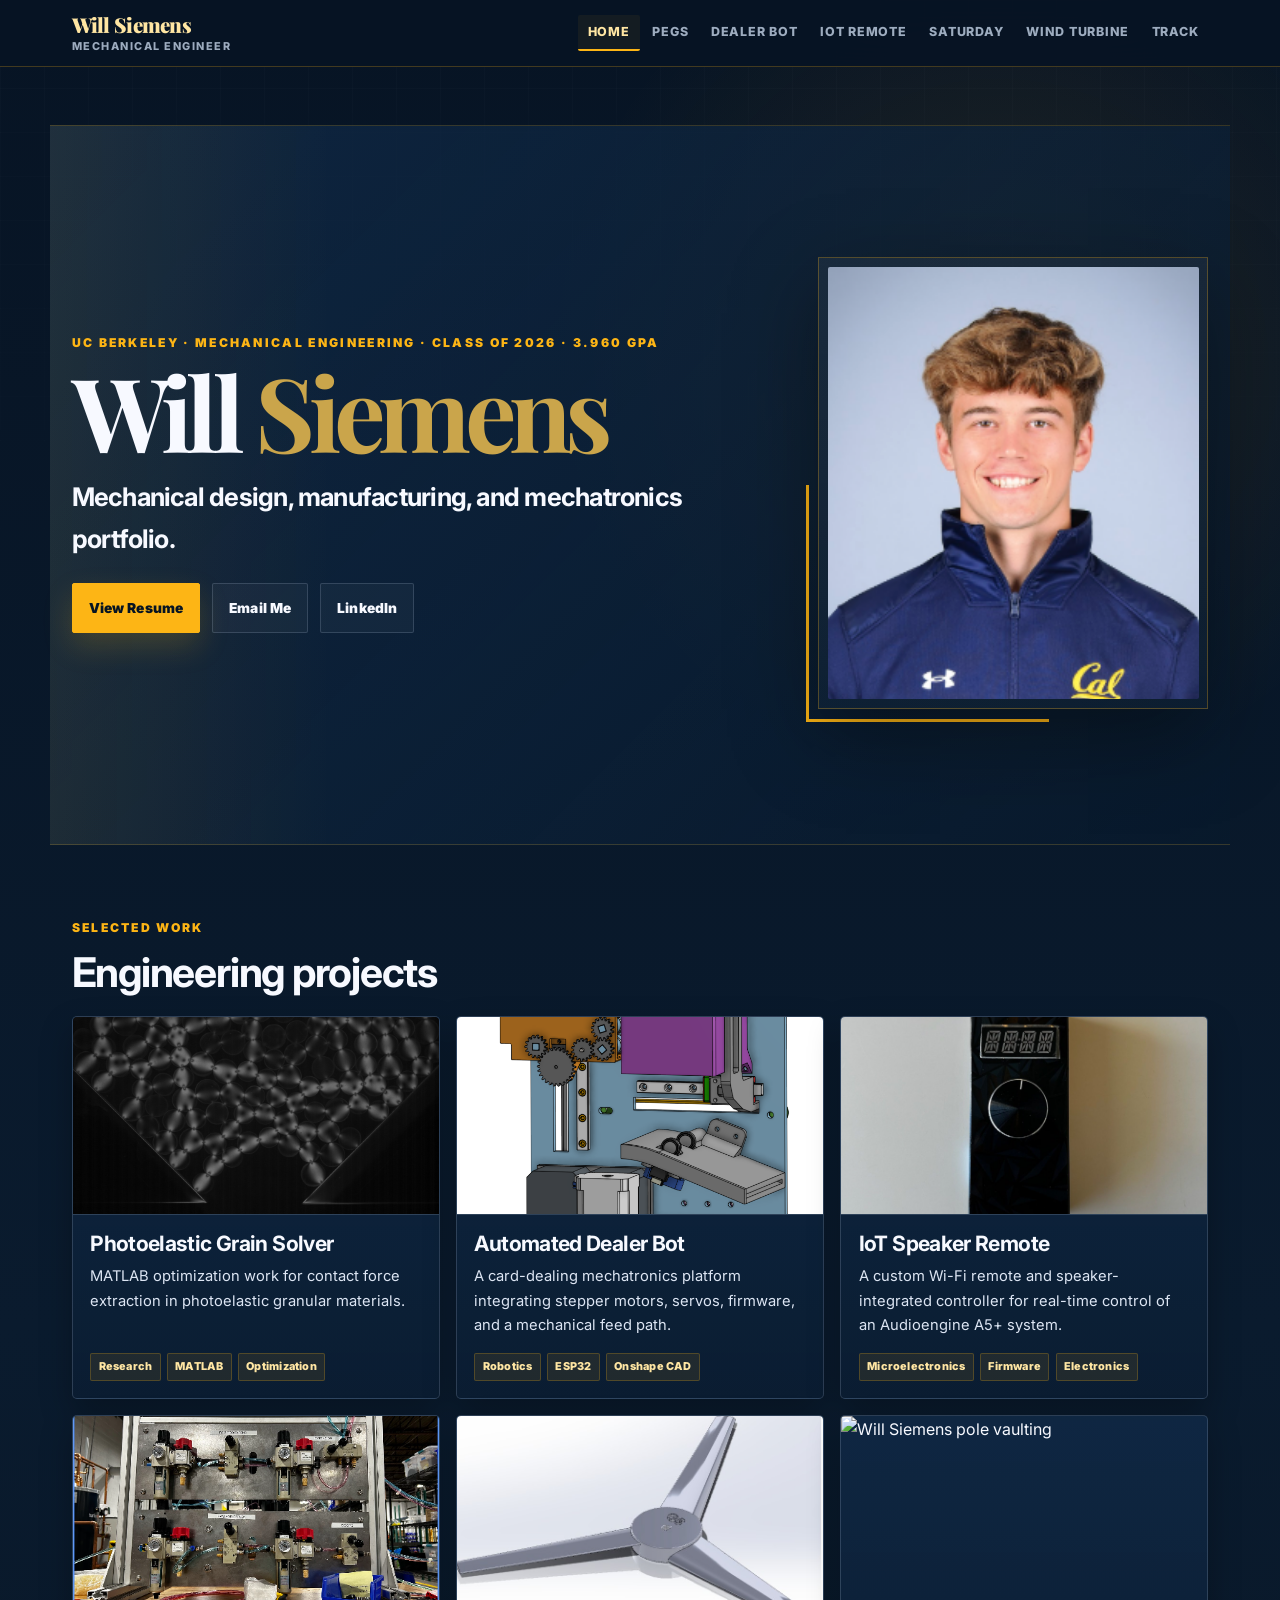
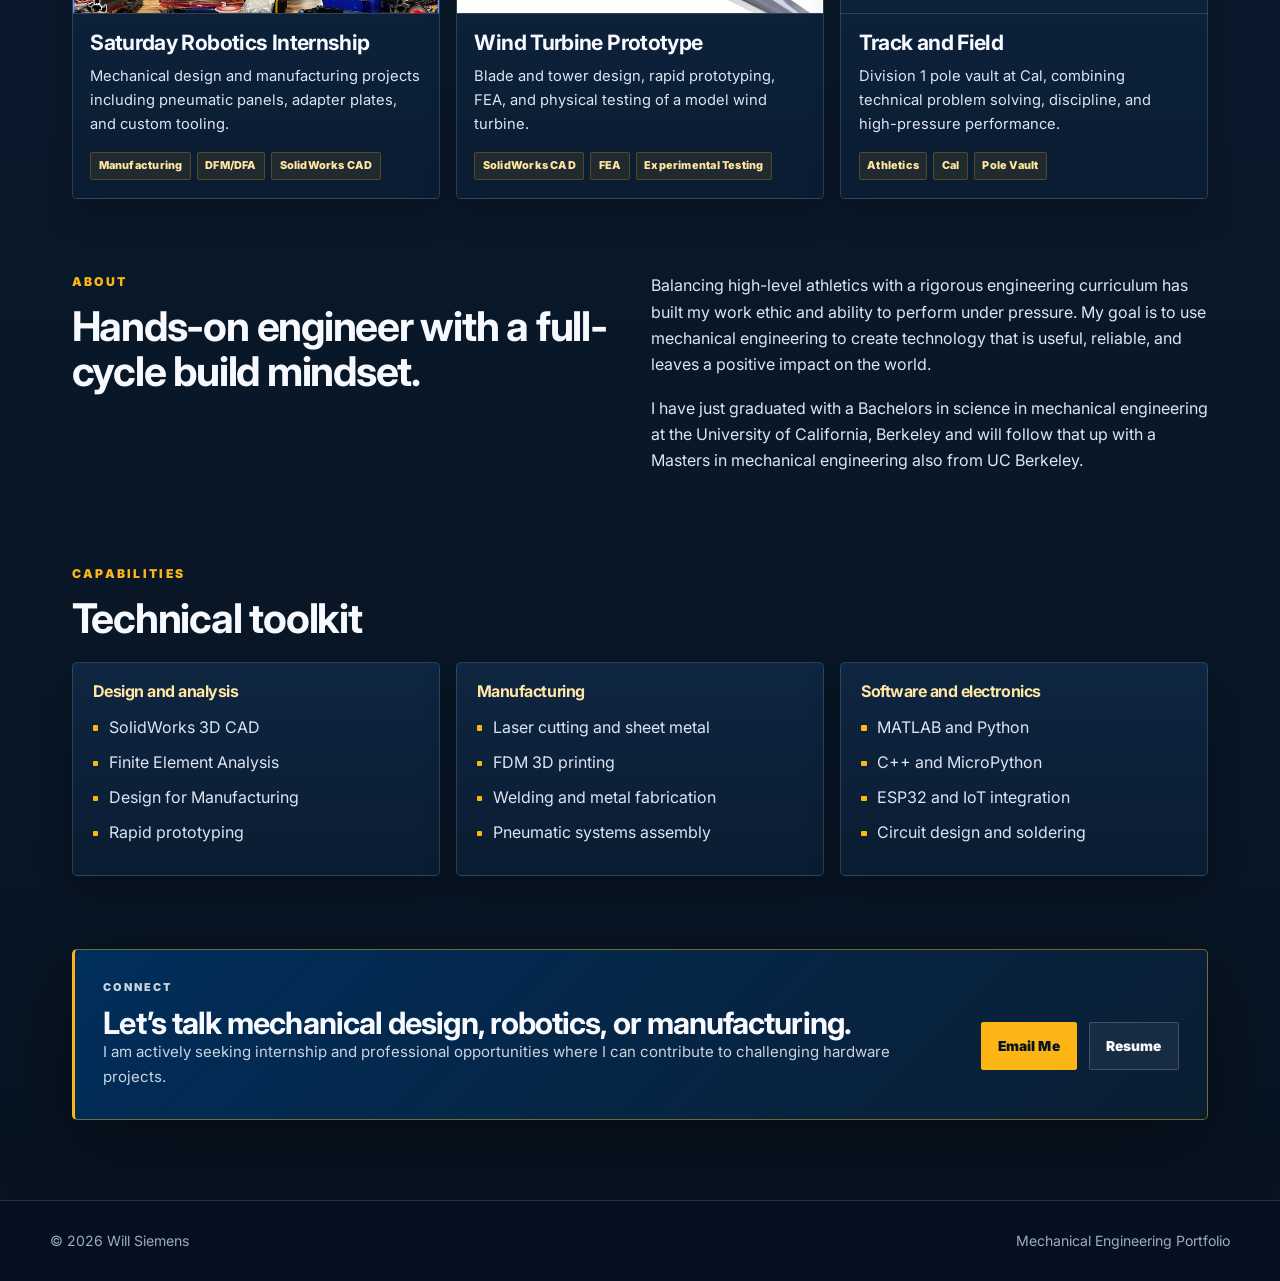
==== index.html @ 10b11d62 "Update index.html" ====
<!DOCTYPE html>
<html lang="en">
<head>
    <meta name="google-site-verification" content="UfdtEqzu0ASBTh023_EygdExWLab47RvDRDFBoRBcy4" />
    <meta charset="UTF-8">
    <meta name="viewport" content="width=device-width, initial-scale=1.0">
    <title>Will Siemens | Mechanical Engineering Portfolio</title>
    <meta name="description" content="Mechanical engineering portfolio of Will Siemens, UC Berkeley class of 2026. Projects in mechanical design, robotics, manufacturing, FEA, and embedded systems.">
    <link rel="canonical" href="https://willsiemens.github.io/" />
    <link rel="preconnect" href="https://fonts.googleapis.com">
    <link rel="preconnect" href="https://fonts.gstatic.com" crossorigin>
    <link href="https://fonts.googleapis.com/css2?family=Inter:wght@400;500;600;700;800;900&family=Playfair+Display:wght@700;800;900&display=swap" rel="stylesheet">
    <link rel="stylesheet" href="style.css">
    <script src="script.js" defer></script>

    <style>
        /* Index-only hero fixes */
        .home-hero.home-hero-split {
            display: grid !important;
            grid-template-columns: minmax(0, 720px) minmax(280px, 390px) !important;
            gap: clamp(2rem, 6vw, 5rem);
            align-items: center;
            justify-content: space-between;
        }

        .home-hero-split .home-copy {
            max-width: 720px;
        }

        .home-hero-split .home-title {
            font-size: clamp(4rem, 8vw, 7.1rem);
            line-height: 0.9;
            letter-spacing: -0.065em;
            margin-bottom: 1.15rem;
            max-width: 780px;
        }

        .home-hero-split .home-title span {
            display: inline !important;
        }

        .home-hero-split .home-title .name-gold {
            color: var(--gold-deep);
        }

        .home-hero-split .lede {
            max-width: 690px;
        }

        .home-hero-split .home-portrait {
            justify-self: end;
            width: min(100%, 390px);
        }

        .home-hero-split .portrait-frame {
            padding: 0.55rem;
        }

        .home-hero-split .portrait-frame img {
            width: 100%;
            height: clamp(360px, 48vh, 500px);
            object-fit: cover;
            object-position: center 16%;
            display: block;
        }

        .compact-contact {
            padding: clamp(1.15rem, 2.5vw, 1.8rem);
        }

        .compact-contact h2 {
            font-size: clamp(1.35rem, 2.4vw, 2rem);
            line-height: 1.12;
            max-width: 760px;
        }

        .compact-contact p {
            font-size: 0.94rem;
            line-height: 1.65;
        }

        .compact-contact .eyebrow {
            font-size: 0.68rem;
            margin-bottom: 0.55rem;
        }

        .compact-contact .btn {
            font-size: 0.86rem;
            padding: 0.72rem 1rem;
        }

        @media (max-width: 1020px) {
            .home-hero.home-hero-split {
                grid-template-columns: 1fr !important;
            }

            .home-hero-split .home-portrait {
                justify-self: start;
                width: min(100%, 360px);
            }

            .home-hero-split .portrait-frame img {
                height: auto;
                aspect-ratio: 4 / 5;
            }
        }

        @media (max-width: 700px) {
            .home-hero-split .home-title {
                font-size: clamp(3.2rem, 17vw, 5.2rem);
            }

            .home-hero-split .home-portrait {
                width: min(100%, 320px);
            }
        }
    </style>
</head>
<body>
    <header class="site-header">
        <nav class="nav-shell" aria-label="Primary navigation">
            <a class="brand" href="index.html">
                <span class="brand-name">Will Siemens</span>
                <span class="brand-tagline">Mechanical Engineer</span>
            </a>
            <ul class="nav-links">
                <li><a class="active" href="index.html" aria-current="page">Home</a></li>
                <li><a href="pegs.html">PeGS</a></li>
                <li><a href="dealer-bot.html">Dealer Bot</a></li>
                <li><a href="iot-remote.html">IoT Remote</a></li>
                <li><a href="saturday-projects.html">Saturday</a></li>
                <li><a href="wind-turbine.html">Wind Turbine</a></li>
                <li><a href="track.html">Track</a></li>
            </ul>
        </nav>
    </header>

    <main class="page-shell">
        <section class="home-hero home-hero-split">
            <div class="home-copy">
                <p class="eyebrow">UC Berkeley · Mechanical Engineering · Class of 2026 · 3.960 GPA</p>
                <h1 class="home-title">Will <span class="name-gold">Siemens</span></h1>
                <p class="home-subtitle">Mechanical design, manufacturing, and mechatronics portfolio.</p>
                <div class="button-row">
                    <a class="btn btn-primary" href="resume.pdf" target="_blank" rel="noopener">View Resume</a>
                    <a class="btn btn-secondary" href="mailto:w.siemens04@gmail.com">Email Me</a>
                    <a class="btn btn-secondary" href="https://www.linkedin.com/in/will-siemens" target="_blank" rel="noopener">LinkedIn</a>
                </div>
            </div>

            <div class="home-portrait" aria-label="Portrait of Will Siemens">
                <div class="portrait-frame">
                    <img src="photos/Screenshot 2026-03-20 132517.png" alt="Will Siemens headshot">
                </div>
            </div>
        </section>

        <section class="section">
            <div class="section-header">
                <div>
                    <p class="eyebrow">Selected work</p>
                    <h2>Engineering projects</h2>
                </div>
            </div>
            <div class="project-grid">
                <a class="project-card" href="pegs.html">
                    <img src="photos/hopper1-1024x640.png" alt="Photoelastic granular materials project preview">
                    <div class="project-card-body">
                        <h3>Photoelastic Grain Solver</h3>
                        <p>MATLAB optimization work for contact force extraction in photoelastic granular materials.</p>
                        <div class="tag-row"><span class="tag">Research</span><span class="tag">MATLAB</span><span class="tag">Optimization</span></div>
                    </div>
                </a>
                <a class="project-card" href="dealer-bot.html">
                    <img src="photos/Screenshot 2026-03-20 115500.png" alt="Dealer bot project preview">
                    <div class="project-card-body">
                        <h3>Automated Dealer Bot</h3>
                        <p>A card-dealing mechatronics platform integrating stepper motors, servos, firmware, and a mechanical feed path.</p>
                        <div class="tag-row"><span class="tag">Robotics</span><span class="tag">ESP32</span><span class="tag">Onshape CAD</span></div>
                    </div>
                </a>
                <a class="project-card" href="iot-remote.html">
                    <img src="photos/ME100Remotewhite-edited.jpg" alt="Custom IoT remote project preview">
                    <div class="project-card-body">
                        <h3>IoT Speaker Remote</h3>
                        <p>A custom Wi-Fi remote and speaker-integrated controller for real-time control of an Audioengine A5+ system.</p>
                        <div class="tag-row"><span class="tag">Microelectronics</span><span class="tag">Firmware</span><span class="tag">Electronics</span></div>
                    </div>
                </a>
                <a class="project-card" href="saturday-projects.html">
                    <img src="photos/pneumatic-front.jpg" alt="Pneumatic control panel preview">
                    <div class="project-card-body">
                        <h3>Saturday Robotics Internship</h3>
                        <p>Mechanical design and manufacturing projects including pneumatic panels, adapter plates, and custom tooling.</p>
                        <div class="tag-row"><span class="tag">Manufacturing</span><span class="tag">DFM/DFA</span><span class="tag">SolidWorks CAD</span></div>
                    </div>
                </a>
                <a class="project-card" href="wind-turbine.html">
                    <img src="photos/turbine-rotor-cad.jpg" alt="Wind turbine rotor CAD preview">
                    <div class="project-card-body">
                        <h3>Wind Turbine Prototype</h3>
                        <p>Blade and tower design, rapid prototyping, FEA, and physical testing of a model wind turbine.</p>
                        <div class="tag-row"><span class="tag">SolidWorks CAD</span><span class="tag">FEA</span><span class="tag">Experimental Testing</span></div>
                    </div>
                </a>
                <a class="project-card" href="track.html">
                    <img src="photos/image1.png" alt="Will Siemens pole vaulting">
                    <div class="project-card-body">
                        <h3>Track and Field</h3>
                        <p>Division 1 pole vault at Cal, combining technical problem solving, discipline, and high-pressure performance.</p>
                        <div class="tag-row"><span class="tag">Athletics</span><span class="tag">Cal</span><span class="tag">Pole Vault</span></div>
                    </div>
                </a>
            </div>
        </section>

        <section class="section two-column">
            <div>
                <p class="eyebrow">About</p>
                <h2>Hands-on engineer with a full-cycle build mindset.</h2>
            </div>
            <div>
                <p>Balancing high-level athletics with a rigorous engineering curriculum has built my work ethic and ability to perform under pressure. My goal is to use mechanical engineering to create technology that is useful, reliable, and leaves a positive impact on the world.</p>
                <p>I have just graduated with a Bachelors in science in mechanical engineering at the University of California, Berkeley and will follow that up with a Masters in mechanical engineering also from UC Berkeley.</p>
            </div>
        </section>

        <section class="section">
            <div class="section-header">
                <div>
                    <p class="eyebrow">Capabilities</p>
                    <h2>Technical toolkit</h2>
                </div>
            </div>
            <div class="skills-grid">
                <div class="feature-panel skill-card">
                    <h4>Design and analysis</h4>
                    <ul class="clean-list">
                        <li>SolidWorks 3D CAD</li>
                        <li>Finite Element Analysis</li>
                        <li>Design for Manufacturing</li>
                        <li>Rapid prototyping</li>
                    </ul>
                </div>
                <div class="feature-panel skill-card">
                    <h4>Manufacturing</h4>
                    <ul class="clean-list">
                        <li>Laser cutting and sheet metal</li>
                        <li>FDM 3D printing</li>
                        <li>Welding and metal fabrication</li>
                        <li>Pneumatic systems assembly</li>
                    </ul>
                </div>
                <div class="feature-panel skill-card">
                    <h4>Software and electronics</h4>
                    <ul class="clean-list">
                        <li>MATLAB and Python</li>
                        <li>C++ and MicroPython</li>
                        <li>ESP32 and IoT integration</li>
                        <li>Circuit design and soldering</li>
                    </ul>
                </div>
            </div>
        </section>

        <section class="section contact-card compact-contact">
            <div>
                <p class="eyebrow">Connect</p>
                <h2>Let’s talk mechanical design, robotics, or manufacturing.</h2>
                <p>I am actively seeking internship and professional opportunities where I can contribute to challenging hardware projects.</p>
            </div>
            <div class="button-row">
                <a class="btn btn-primary" href="mailto:w.siemens04@gmail.com">Email Me</a>
                <a class="btn btn-secondary" href="resume.pdf" target="_blank" rel="noopener">Resume</a>
            </div>
        </section>
    </main>

    <footer class="site-footer">
        <div class="footer-shell">
            <span>© 2026 Will Siemens</span>
            <span>Mechanical Engineering Portfolio</span>
        </div>
    </footer>
</body>
</html>
---- style.css ----
/* ============================================================
   Will Siemens Portfolio
   Dark UC Berkeley inspired static portfolio styling
   ============================================================ */

:root {
    --berkeley-blue: #003262;
    --berkeley-blue-dark: #061423;
    --berkeley-blue-deep: #081a2d;
    --berkeley-blue-mid: #102746;
    --california-gold: #fdb515;
    --gold-deep: #caa54b;
    --gold-soft: #ffe6a3;
    --ink: #f7f9ff;
    --ink-soft: #dce5f3;
    --muted: #9dacbf;
    --surface: #0c1d33;
    --surface-2: #102946;
    --surface-3: #162f4f;
    --line: rgba(179, 194, 218, 0.2);
    --line-strong: rgba(253, 181, 21, 0.45);
    --shadow-sm: 0 14px 32px rgba(0, 0, 0, 0.26);
    --shadow-md: 0 28px 80px rgba(0, 0, 0, 0.38);
    --radius: 5px;
    --radius-sm: 2px;
    --max-width: 1180px;
}

* {
    box-sizing: border-box;
    margin: 0;
    padding: 0;
}

html {
    scroll-behavior: smooth;
    background: var(--berkeley-blue-dark);
}

body {
    font-family: "Inter", -apple-system, BlinkMacSystemFont, "Segoe UI", sans-serif;
    color: var(--ink);
    background:
        radial-gradient(circle at 78% 12%, rgba(253, 181, 21, 0.1), transparent 28rem),
        linear-gradient(180deg, #071424 0%, #0a1b2e 46%, #071321 100%);
    line-height: 1.65;
    min-height: 100vh;
    -webkit-font-smoothing: antialiased;
    text-rendering: optimizeLegibility;
}

body::before {
    content: "";
    position: fixed;
    inset: 0;
    pointer-events: none;
    background-image:
        linear-gradient(rgba(255, 255, 255, 0.022) 1px, transparent 1px),
        linear-gradient(90deg, rgba(255, 255, 255, 0.022) 1px, transparent 1px);
    background-size: 44px 44px;
    mask-image: linear-gradient(180deg, rgba(0, 0, 0, 0.7), transparent 74%);
}

img {
    max-width: 100%;
    display: block;
}

a {
    color: inherit;
}

p {
    color: var(--ink-soft);
    font-size: 1rem;
    margin-bottom: 1.05rem;
}

ul {
    padding-left: 1.15rem;
    color: var(--ink-soft);
}

li {
    margin-bottom: 0.55rem;
}

strong {
    color: var(--ink);
}

/* Header */
.site-header {
    position: sticky;
    top: 0;
    z-index: 20;
    background: rgba(7, 20, 36, 0.93);
    border-bottom: 1px solid rgba(253, 181, 21, 0.24);
    backdrop-filter: blur(18px);
}

.nav-shell {
    max-width: var(--max-width);
    margin: 0 auto;
    padding: 0.85rem 1.35rem;
    display: flex;
    align-items: center;
    justify-content: space-between;
    gap: 1.25rem;
}

.brand {
    text-decoration: none;
    display: flex;
    flex-direction: column;
    line-height: 1.1;
    min-width: 170px;
}

.brand-name {
    font-family: "Playfair Display", Georgia, serif;
    font-weight: 900;
    letter-spacing: -0.035em;
    font-size: 1.28rem;
    color: var(--gold-soft);
}

.brand-tagline {
    margin-top: 0.28rem;
    color: var(--muted);
    font-size: 0.68rem;
    font-weight: 800;
    letter-spacing: 0.14em;
    text-transform: uppercase;
}

.nav-links {
    display: flex;
    align-items: center;
    justify-content: flex-end;
    flex-wrap: wrap;
    gap: 0.18rem;
    list-style: none;
    padding: 0;
}

.nav-links li {
    margin: 0;
}

.nav-links a {
    display: inline-flex;
    align-items: center;
    min-height: 2.15rem;
    text-decoration: none;
    color: var(--muted);
    font-size: 0.78rem;
    font-weight: 800;
    letter-spacing: 0.06em;
    text-transform: uppercase;
    padding: 0.42rem 0.62rem;
    border-radius: var(--radius-sm);
    border-bottom: 2px solid transparent;
    transition: color 0.18s ease, border-color 0.18s ease, background 0.18s ease;
}

.nav-links a:hover,
.nav-links a.active {
    color: var(--gold-soft);
    background: rgba(253, 181, 21, 0.055);
    border-color: var(--california-gold);
}

/* Layout */
.page-shell {
    position: relative;
    z-index: 1;
    max-width: var(--max-width);
    margin: 0 auto;
    padding: 3.6rem 1.35rem 5rem;
}

.section {
    margin-top: 4.6rem;
}

.section-tight {
    margin-top: 2.8rem;
}

.section-header {
    display: flex;
    align-items: flex-end;
    justify-content: space-between;
    gap: 2rem;
    margin-bottom: 1.35rem;
}

.eyebrow {
    color: var(--california-gold);
    font-size: 0.76rem;
    font-weight: 900;
    letter-spacing: 0.19em;
    text-transform: uppercase;
    margin-bottom: 0.75rem;
}

h1,
h2,
h3,
h4 {
    color: var(--ink);
    letter-spacing: -0.03em;
    line-height: 1.08;
    overflow-wrap: anywhere;
}

h1 {
    font-size: clamp(2.45rem, 5.2vw, 4.6rem);
    max-width: 900px;
}

h2 {
    font-size: clamp(1.75rem, 3.2vw, 2.8rem);
}

h3 {
    font-size: clamp(1.16rem, 1.65vw, 1.55rem);
}

h4 {
    font-size: 1rem;
    margin-bottom: 0.65rem;
}

.lede {
    font-size: clamp(1.02rem, 1.45vw, 1.16rem);
    max-width: 760px;
    color: var(--ink-soft);
}

.muted {
    color: var(--muted);
}

/* Page reveal animation */
.reveal-on-scroll {
    opacity: 0;
    transform: translateY(18px);
    transition: opacity 0.65s ease, transform 0.65s ease;
}

.reveal-on-scroll.is-visible {
    opacity: 1;
    transform: translateY(0);
}

@media (prefers-reduced-motion: reduce) {
    html {
        scroll-behavior: auto;
    }

    .reveal-on-scroll {
        opacity: 1;
        transform: none;
        transition: none;
    }

    .btn,
    .project-card {
        transition: none;
    }
}

/* Buttons */
.button-row {
    display: flex;
    flex-wrap: wrap;
    gap: 0.75rem;
    margin-top: 1.45rem;
}

.btn {
    display: inline-flex;
    align-items: center;
    justify-content: center;
    text-decoration: none;
    border-radius: var(--radius-sm);
    padding: 0.78rem 1rem;
    min-height: 2.75rem;
    font-weight: 900;
    font-size: 0.86rem;
    letter-spacing: 0.01em;
    border: 1px solid transparent;
    transition: transform 0.18s ease, box-shadow 0.18s ease, background 0.18s ease, border-color 0.18s ease;
}

.btn:hover {
    transform: translateY(-2px);
}

.btn-primary {
    background: var(--california-gold);
    color: #061423;
    border-color: var(--california-gold);
    box-shadow: 0 13px 30px rgba(253, 181, 21, 0.18);
}

.btn-primary:hover {
    background: var(--gold-soft);
    border-color: var(--gold-soft);
}

.btn-secondary {
    background: rgba(255, 255, 255, 0.035);
    color: var(--ink);
    border-color: var(--line);
}

.btn-secondary:hover {
    background: rgba(255, 255, 255, 0.075);
    border-color: rgba(253, 181, 21, 0.32);
}

/* Home */
.home-hero {
    position: relative;
    display: grid;
    grid-template-columns: minmax(0, 1.04fr) minmax(280px, 0.72fr);
    gap: clamp(1.8rem, 5vw, 4.25rem);
    align-items: center;
    min-height: min(720px, calc(100vh - 5rem));
    padding: clamp(1.5rem, 4vw, 3rem) 0 clamp(2rem, 4vw, 3.5rem);
}

.home-hero::before {
    content: "";
    position: absolute;
    left: -1.35rem;
    right: -1.35rem;
    top: 0;
    bottom: 0;
    background:
        linear-gradient(90deg, rgba(253, 181, 21, 0.075), transparent 24%),
        linear-gradient(135deg, rgba(16, 41, 70, 0.82), rgba(8, 26, 45, 0.58));
    border-top: 1px solid rgba(253, 181, 21, 0.18);
    border-bottom: 1px solid rgba(253, 181, 21, 0.18);
    z-index: -1;
}

.home-copy {
    min-width: 0;
    padding: 1rem 0;
}

.home-title {
    font-family: "Playfair Display", Georgia, serif;
    font-size: clamp(4.1rem, 12vw, 8.4rem);
    line-height: 0.88;
    letter-spacing: -0.06em;
    max-width: 760px;
    margin: 0 0 1.25rem;
}

.home-title span {
    display: block;
}

.home-title span:last-child {
    color: var(--gold-deep);
}

.home-subtitle {
    color: var(--ink);
    font-size: clamp(1.2rem, 2.2vw, 1.6rem);
    font-weight: 700;
    letter-spacing: -0.03em;
    max-width: 680px;
    margin-bottom: 0.7rem;
}

.credential-line {
    color: var(--gold-soft);
    font-size: 0.88rem;
    font-weight: 850;
    letter-spacing: 0.08em;
    text-transform: uppercase;
    margin: 1.25rem 0 0.25rem;
}

.credential-line span {
    color: var(--muted);
    margin: 0 0.45rem;
}

.home-portrait {
    position: relative;
    min-width: 0;
}

.portrait-frame {
    position: relative;
    border: 1px solid rgba(253, 181, 21, 0.28);
    background: linear-gradient(180deg, rgba(255, 255, 255, 0.04), rgba(255, 255, 255, 0.01));
    padding: 0.7rem;
    box-shadow: var(--shadow-md);
}

.portrait-frame::before {
    content: "";
    position: absolute;
    left: -0.85rem;
    bottom: -0.85rem;
    width: 62%;
    height: 52%;
    border-left: 3px solid var(--california-gold);
    border-bottom: 3px solid var(--california-gold);
    z-index: -1;
}

.portrait-frame img {
    width: 100%;
    height: clamp(340px, 52vh, 540px);
    object-fit: cover;
    object-position: center 18%;
    border-radius: var(--radius-sm);
    filter: saturate(0.96) contrast(1.02);
}

.project-grid,
.skills-grid,
.specs-grid,
.stats-grid {
    display: grid;
    gap: 1rem;
}

.project-grid {
    grid-template-columns: repeat(3, minmax(0, 1fr));
}

.skills-grid,
.specs-grid {
    grid-template-columns: repeat(3, minmax(0, 1fr));
}

.card,
.project-card,
.spec-box,
.stat-card,
.feature-panel,
.image-box,
.media-card,
.credit-block {
    background: linear-gradient(180deg, rgba(16, 41, 70, 0.86), rgba(11, 29, 50, 0.94));
    border: 1px solid var(--line);
    border-radius: var(--radius);
    box-shadow: var(--shadow-sm);
}

.project-card {
    overflow: hidden;
    text-decoration: none;
    color: inherit;
    display: flex;
    flex-direction: column;
    min-height: 100%;
    transition: transform 0.2s ease, box-shadow 0.2s ease, border-color 0.2s ease;
}

.project-card:hover {
    transform: translateY(-4px);
    border-color: rgba(253, 181, 21, 0.42);
    box-shadow: var(--shadow-md);
}

.project-card img {
    width: 100%;
    height: 198px;
    object-fit: cover;
    border-bottom: 1px solid var(--line);
}

.project-card-body {
    padding: 1.1rem;
    display: flex;
    flex-direction: column;
    flex: 1;
}

.project-card-body p {
    font-size: 0.92rem;
    margin: 0;
}

.project-card-body h3 {
    margin-bottom: 0.55rem;
}

.tag-row {
    display: flex;
    flex-wrap: wrap;
    gap: 0.38rem;
    margin-top: auto;
    padding-top: 1rem;
}

.tag,
.meta-pill {
    display: inline-flex;
    align-items: center;
    border-radius: var(--radius-sm);
    background: rgba(253, 181, 21, 0.09);
    border: 1px solid rgba(253, 181, 21, 0.22);
    color: var(--gold-soft);
    font-weight: 850;
}

.tag {
    font-size: 0.68rem;
    padding: 0.24rem 0.46rem;
    letter-spacing: 0.02em;
}

.skill-card,
.feature-panel,
.spec-box {
    padding: 1.25rem;
}

.skill-card h4,
.spec-box h4 {
    color: var(--gold-soft);
}

.clean-list {
    list-style: none;
    padding: 0;
    margin-top: 0.85rem;
}

.clean-list li {
    position: relative;
    padding-left: 1rem;
}

.clean-list li::before {
    content: "";
    position: absolute;
    left: 0;
    top: 0.72rem;
    width: 0.34rem;
    height: 0.34rem;
    background: var(--california-gold);
    border-radius: 1px;
}

.contact-card {
    display: grid;
    grid-template-columns: minmax(0, 1fr) auto;
    gap: 2rem;
    align-items: center;
    background: linear-gradient(135deg, rgba(0, 50, 98, 0.9), rgba(11, 30, 51, 0.95));
    color: var(--ink);
    border: 1px solid var(--line-strong);
    border-left: 3px solid var(--california-gold);
    border-radius: var(--radius);
    padding: clamp(1.35rem, 3vw, 2.25rem);
    box-shadow: var(--shadow-md);
}

.contact-card h2,
.contact-card p {
    color: var(--ink);
}

.contact-card p {
    opacity: 0.82;
    margin-bottom: 0;
}

.contact-card .btn-primary {
    box-shadow: none;
}

.contact-card .btn-secondary {
    background: rgba(255, 255, 255, 0.06);
    color: var(--ink);
    border-color: rgba(255, 255, 255, 0.18);
}

/* Project pages */
.project-hero {
    display: grid;
    grid-template-columns: minmax(0, 1fr) minmax(300px, 0.82fr);
    gap: 2rem;
    align-items: center;
    margin-bottom: 3.4rem;
}

.project-hero h1 {
    font-size: clamp(2.4rem, 4.8vw, 4.35rem);
}

.project-hero.reverse {
    grid-template-columns: minmax(300px, 0.82fr) minmax(0, 1fr);
}

.project-hero.reverse .project-copy {
    order: 2;
}

.project-hero.reverse .project-media {
    order: 1;
}

.project-copy {
    min-width: 0;
}

.project-meta {
    display: flex;
    flex-wrap: wrap;
    gap: 0.48rem;
    margin: 1.15rem 0 1.25rem;
}

.meta-pill {
    padding: 0.34rem 0.58rem;
    font-size: 0.76rem;
}

.project-media {
    min-width: 0;
}

.project-media img,
.media-card img {
    width: 100%;
    border-radius: var(--radius-sm);
    object-fit: cover;
}

.project-media img {
    max-height: 500px;
    aspect-ratio: 4 / 3;
    border: 1px solid var(--line);
    box-shadow: var(--shadow-md);
}

.project-media.contain img,
.media-card.contain img {
    object-fit: contain;
    background: #071523;
}

.spec-box p {
    margin-bottom: 0;
    font-size: 0.94rem;
}

.image-box {
    padding: 0.72rem;
    margin: 0;
    overflow: hidden;
    align-self: start;
}

.image-box img {
    border-radius: var(--radius-sm);
    width: 100%;
    height: auto;
    max-height: 560px;
    object-fit: contain;
    background: #071523;
}

.image-box.image-photo img {
    height: min(52vw, 520px);
    object-fit: cover;
    object-position: center;
}

.image-box.image-compact img {
    max-height: 340px;
    object-fit: contain;
}

.caption {
    color: var(--muted);
    font-size: 0.82rem;
    margin: 0.75rem 0 0.05rem;
    text-align: center;
}

.two-column {
    display: grid;
    grid-template-columns: repeat(2, minmax(0, 1fr));
    gap: 1.35rem;
    align-items: start;
}

.media-grid {
    display: grid;
    grid-template-columns: repeat(2, minmax(0, 1fr));
    gap: 1rem;
    align-items: start;
}

.media-grid.four {
    grid-template-columns: repeat(4, minmax(0, 1fr));
}

.media-card {
    padding: 0.7rem;
}

.media-card img {
    aspect-ratio: 4 / 3;
}

.divider {
    height: 1px;
    background: linear-gradient(90deg, transparent, rgba(253, 181, 21, 0.48), transparent);
    margin: 3.5rem 0;
}

.stats-grid {
    grid-template-columns: repeat(3, minmax(0, 1fr));
}

.stat-card {
    text-align: center;
    padding: 1.65rem 1rem;
}

.stat-card big {
    display: block;
    font-size: clamp(2rem, 4vw, 3rem);
    line-height: 1;
    color: var(--california-gold);
    font-weight: 900;
    margin-bottom: 0.45rem;
    letter-spacing: -0.05em;
}

.stat-card span {
    color: var(--ink-soft);
    font-weight: 700;
}

.credit-block {
    padding: 1.15rem;
    color: var(--muted);
    font-size: 0.9rem;
}

.credit-block h4 {
    color: var(--gold-soft);
}

.site-footer {
    position: relative;
    z-index: 1;
    border-top: 1px solid var(--line);
    padding: 1.8rem 1.35rem;
    color: var(--muted);
    background: rgba(5, 17, 31, 0.75);
}

.footer-shell {
    max-width: var(--max-width);
    margin: 0 auto;
    display: flex;
    justify-content: space-between;
    gap: 1rem;
    flex-wrap: wrap;
    font-size: 0.88rem;
}

.footer-shell a {
    color: var(--gold-soft);
    text-decoration: none;
}

.footer-shell a:hover {
    text-decoration: underline;
}

/* Responsive */
@media (max-width: 1020px) {
    .home-hero,
    .project-hero,
    .project-hero.reverse,
    .contact-card {
        grid-template-columns: 1fr;
    }

    .project-hero.reverse .project-copy,
    .project-hero.reverse .project-media {
        order: initial;
    }

    .project-grid,
    .skills-grid,
    .specs-grid,
    .media-grid.four {
        grid-template-columns: repeat(2, minmax(0, 1fr));
    }

    .nav-shell {
        align-items: flex-start;
        flex-direction: column;
        gap: 0.85rem;
    }

    .nav-links {
        justify-content: flex-start;
    }

    .home-hero {
        min-height: auto;
    }

    .portrait-frame img {
        height: auto;
        min-height: 0;
        max-height: none;
        aspect-ratio: 16 / 10;
    }
}

@media (max-width: 700px) {
    .page-shell {
        padding: 2rem 1rem 4rem;
    }

    .section {
        margin-top: 3.2rem;
    }

    .section-tight {
        margin-top: 2.2rem;
    }

    .project-grid,
    .skills-grid,
    .specs-grid,
    .stats-grid,
    .two-column,
    .media-grid,
    .media-grid.four {
        grid-template-columns: 1fr;
    }

    .home-hero::before {
        left: -1rem;
        right: -1rem;
    }

    .home-title {
        font-size: clamp(3.35rem, 20vw, 5.5rem);
    }

    .credential-line {
        font-size: 0.76rem;
    }

    .nav-links a {
        padding: 0.4rem 0.52rem;
        font-size: 0.74rem;
    }

    h1,
    .project-hero h1 {
        font-size: 2.35rem;
    }

    h2 {
        font-size: 1.74rem;
    }

    .button-row {
        align-items: stretch;
    }

    .btn {
        width: 100%;
    }

    .image-box.image-photo img {
        height: auto;
    }
}
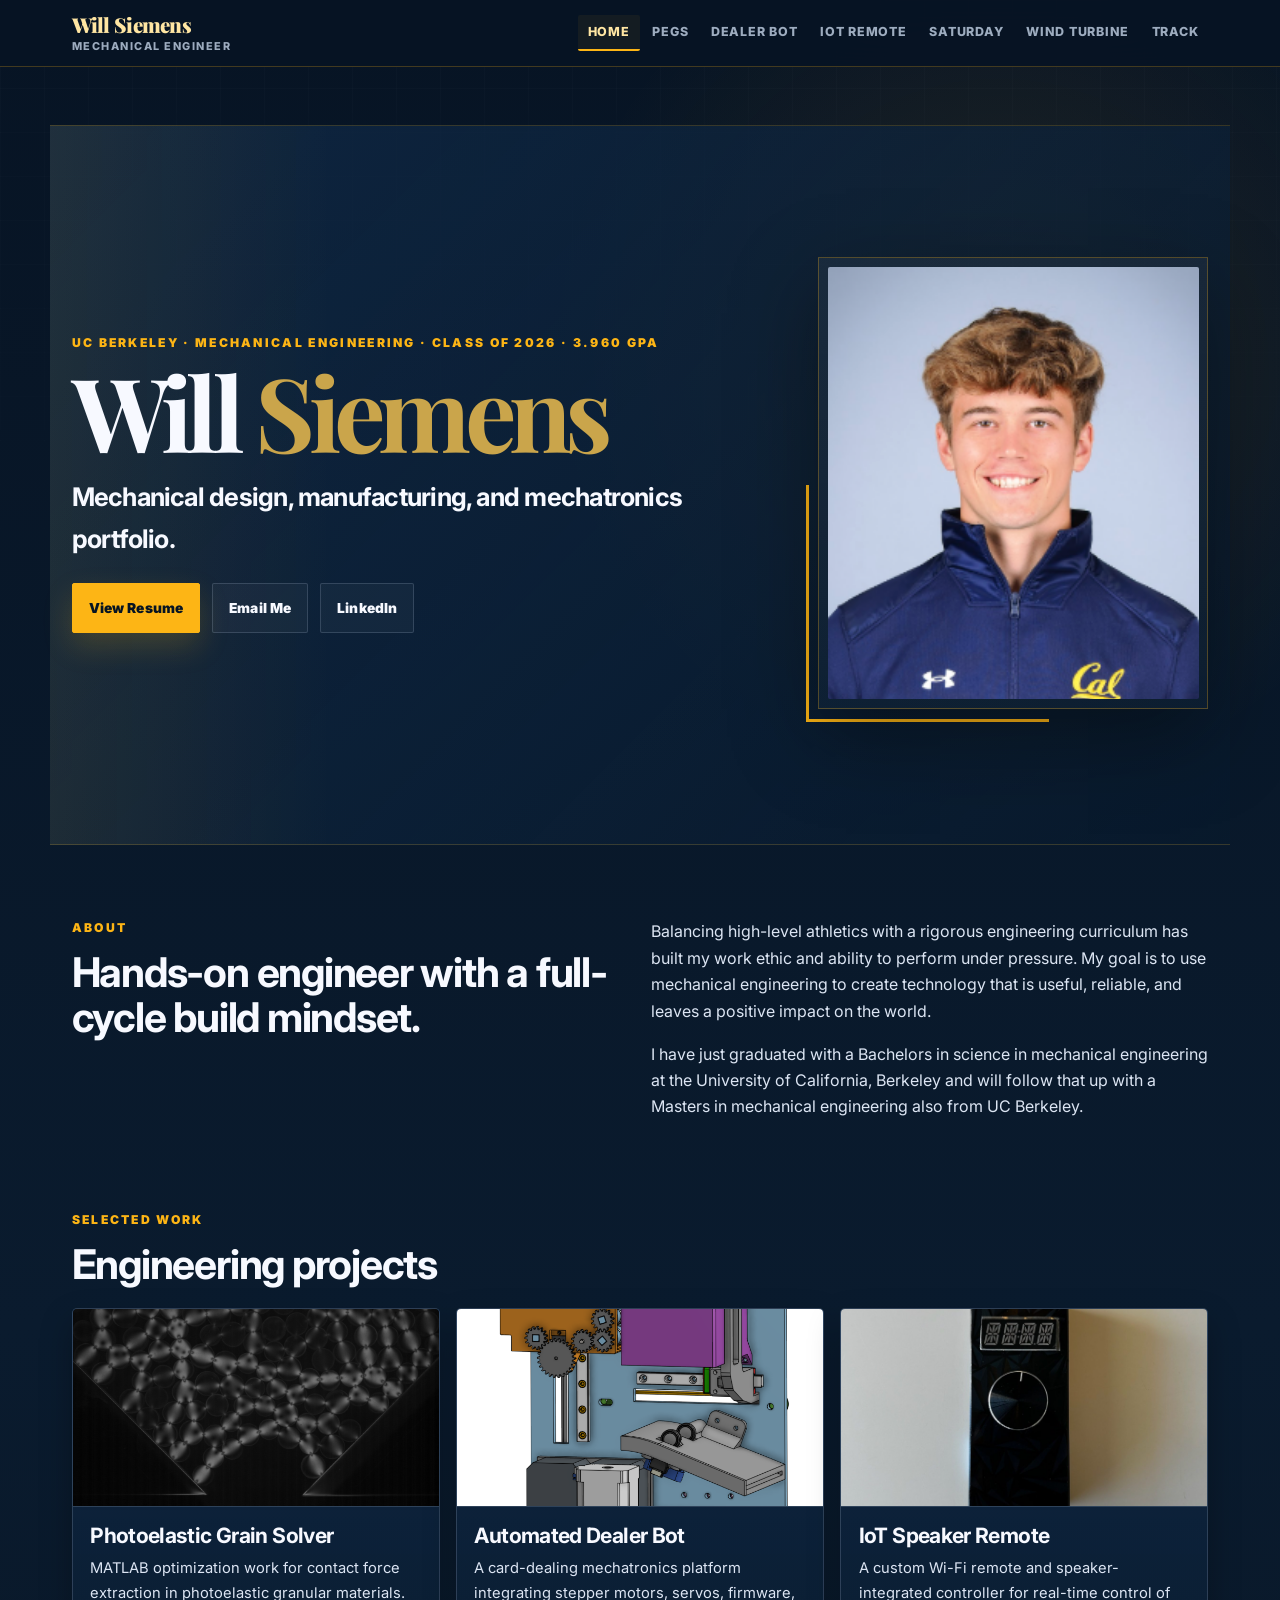
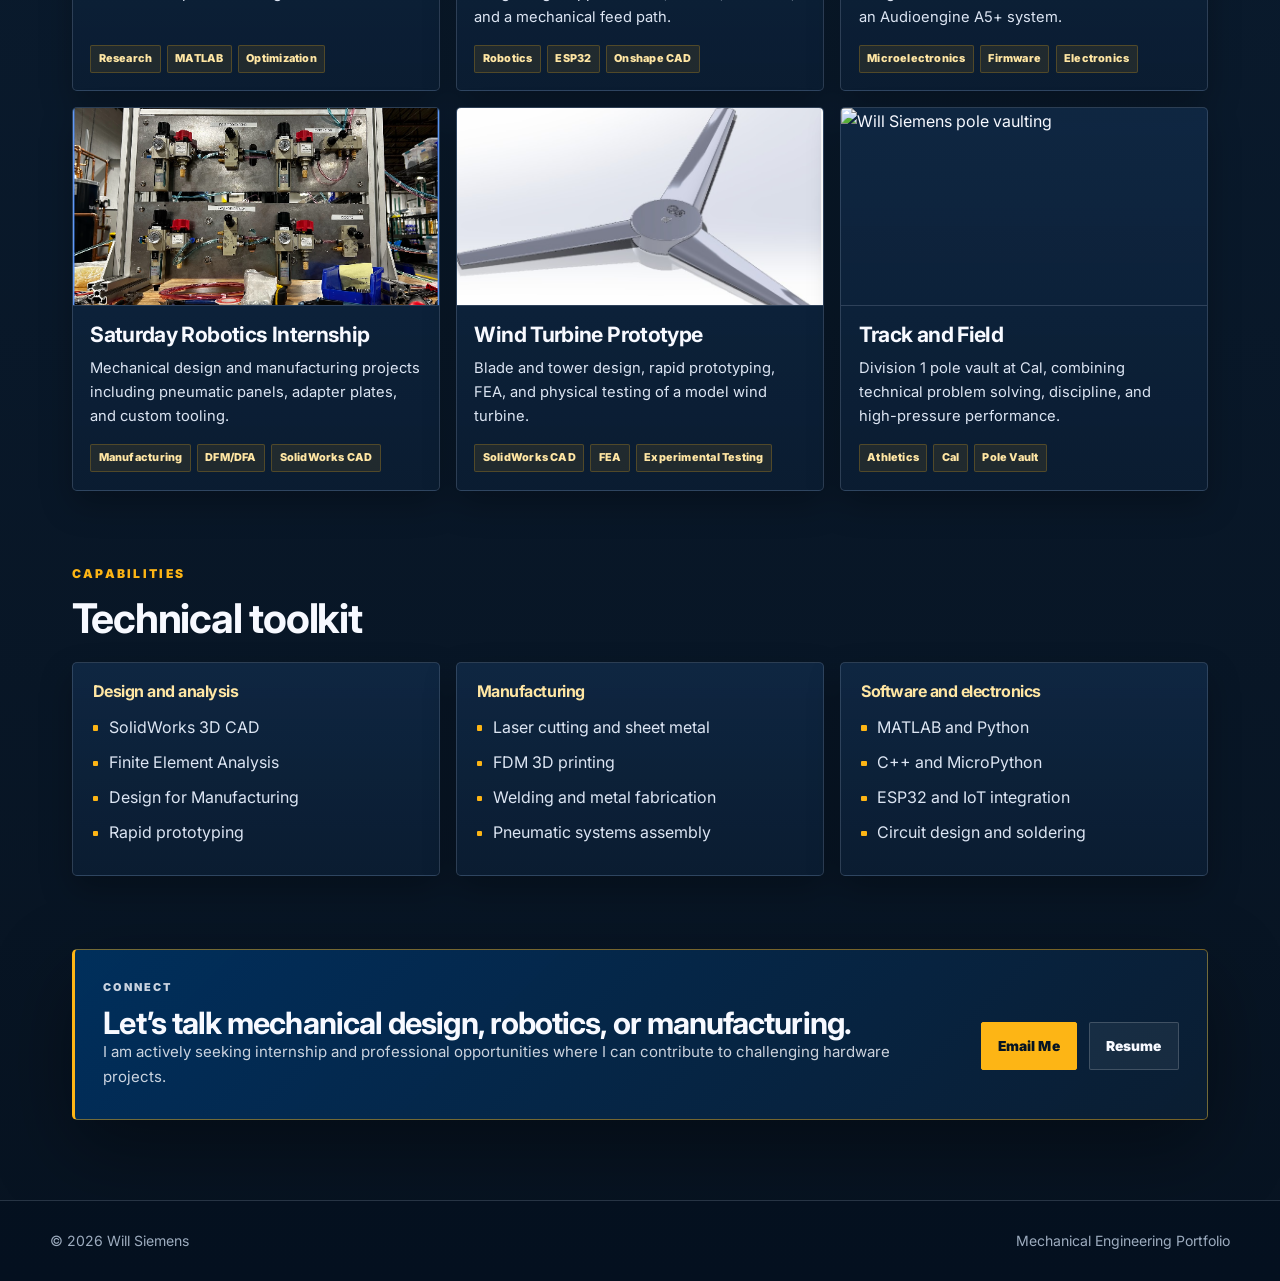
==== commit a9fe5ccc: "Update index.html" ====
--- a/index.html
+++ b/index.html
@@ -155,6 +155,17 @@
             </div>
         </section>
 
+        <section class="section two-column">
+            <div>
+                <p class="eyebrow">About</p>
+                <h2>Hands-on engineer with a full-cycle build mindset.</h2>
+            </div>
+            <div>
+                <p>Balancing high-level athletics with a rigorous engineering curriculum has built my work ethic and ability to perform under pressure. My goal is to use mechanical engineering to create technology that is useful, reliable, and leaves a positive impact on the world.</p>
+                <p>I have just graduated with a Bachelors in science in mechanical engineering at the University of California, Berkeley and will follow that up with a Masters in mechanical engineering also from UC Berkeley.</p>
+            </div>
+        </section>
+
         <section class="section">
             <div class="section-header">
                 <div>
@@ -211,17 +222,6 @@
                         <div class="tag-row"><span class="tag">Athletics</span><span class="tag">Cal</span><span class="tag">Pole Vault</span></div>
                     </div>
                 </a>
-            </div>
-        </section>
-
-        <section class="section two-column">
-            <div>
-                <p class="eyebrow">About</p>
-                <h2>Hands-on engineer with a full-cycle build mindset.</h2>
-            </div>
-            <div>
-                <p>Balancing high-level athletics with a rigorous engineering curriculum has built my work ethic and ability to perform under pressure. My goal is to use mechanical engineering to create technology that is useful, reliable, and leaves a positive impact on the world.</p>
-                <p>I have just graduated with a Bachelors in science in mechanical engineering at the University of California, Berkeley and will follow that up with a Masters in mechanical engineering also from UC Berkeley.</p>
             </div>
         </section>
 
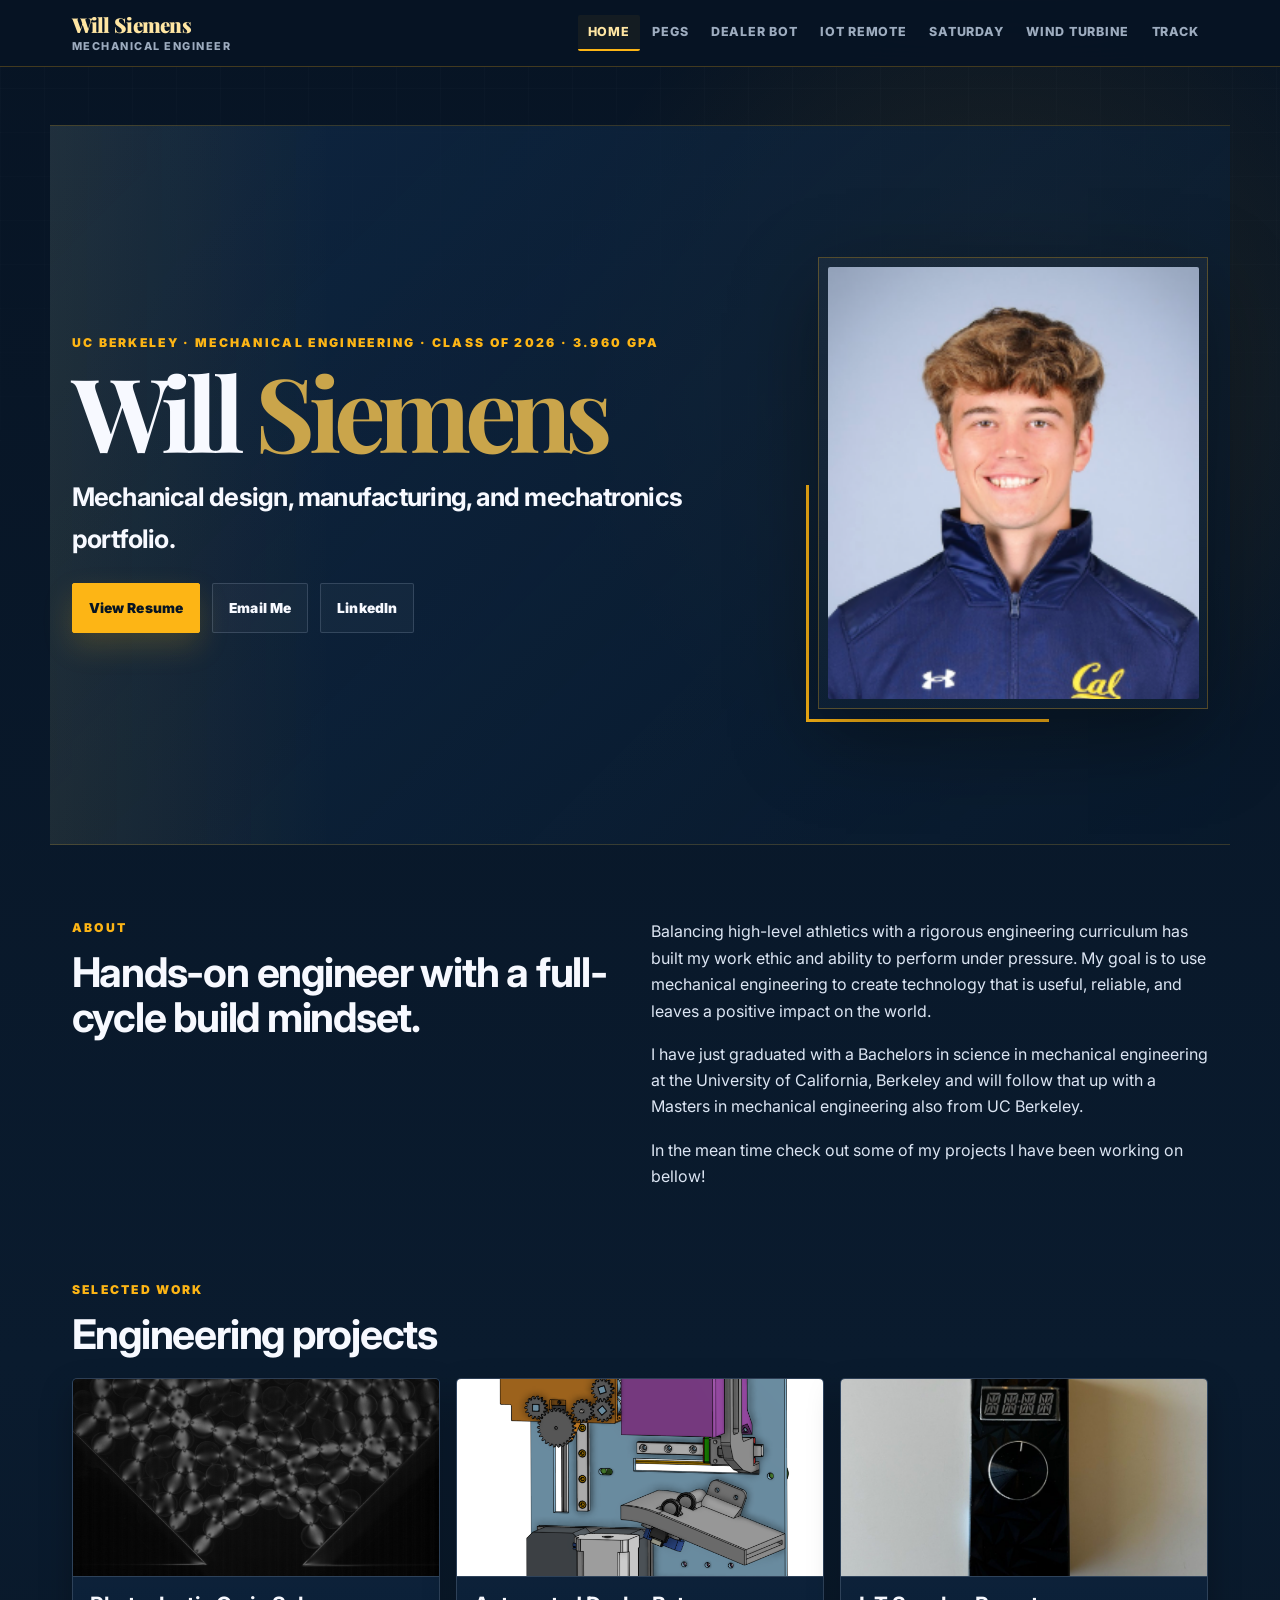
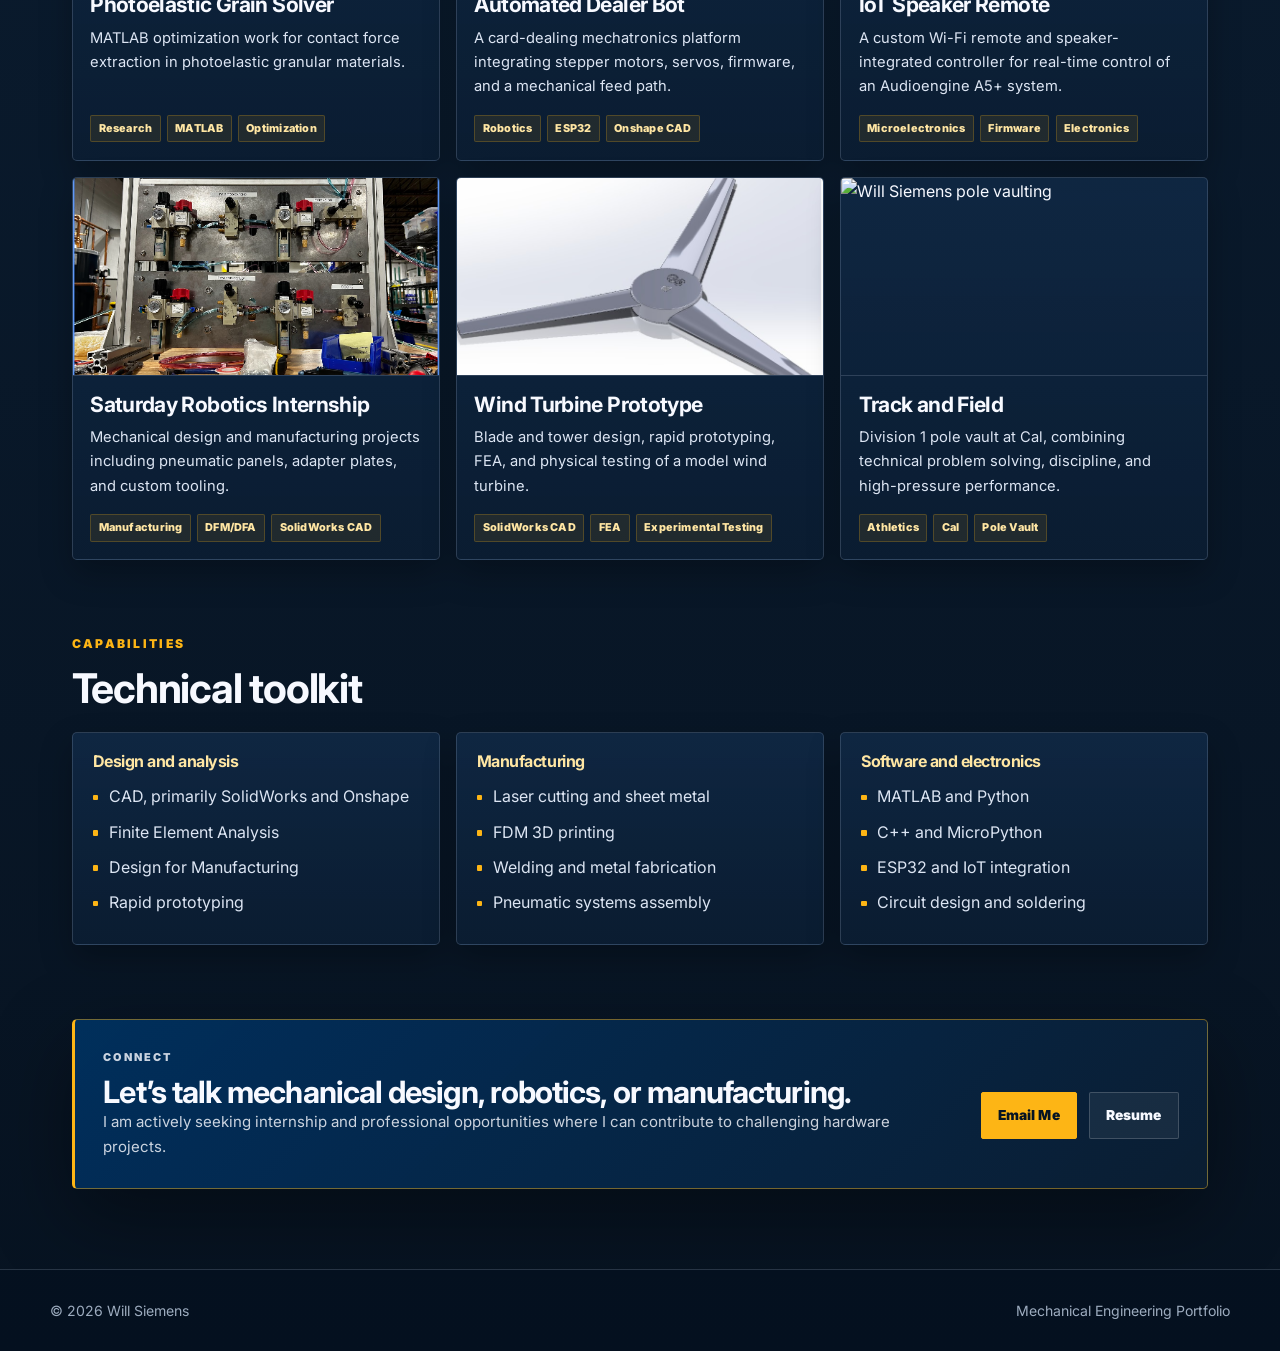
==== commit 6f8982d0: "Update index.html" ====
--- a/index.html
+++ b/index.html
@@ -163,6 +163,7 @@
             <div>
                 <p>Balancing high-level athletics with a rigorous engineering curriculum has built my work ethic and ability to perform under pressure. My goal is to use mechanical engineering to create technology that is useful, reliable, and leaves a positive impact on the world.</p>
                 <p>I have just graduated with a Bachelors in science in mechanical engineering at the University of California, Berkeley and will follow that up with a Masters in mechanical engineering also from UC Berkeley.</p>
+                <p>In the mean time check out some of my projects I have been working on bellow!<p>
             </div>
         </section>
 
@@ -236,7 +237,7 @@
                 <div class="feature-panel skill-card">
                     <h4>Design and analysis</h4>
                     <ul class="clean-list">
-                        <li>SolidWorks 3D CAD</li>
+                        <li>CAD, primarily SolidWorks and Onshape</li>
                         <li>Finite Element Analysis</li>
                         <li>Design for Manufacturing</li>
                         <li>Rapid prototyping</li>
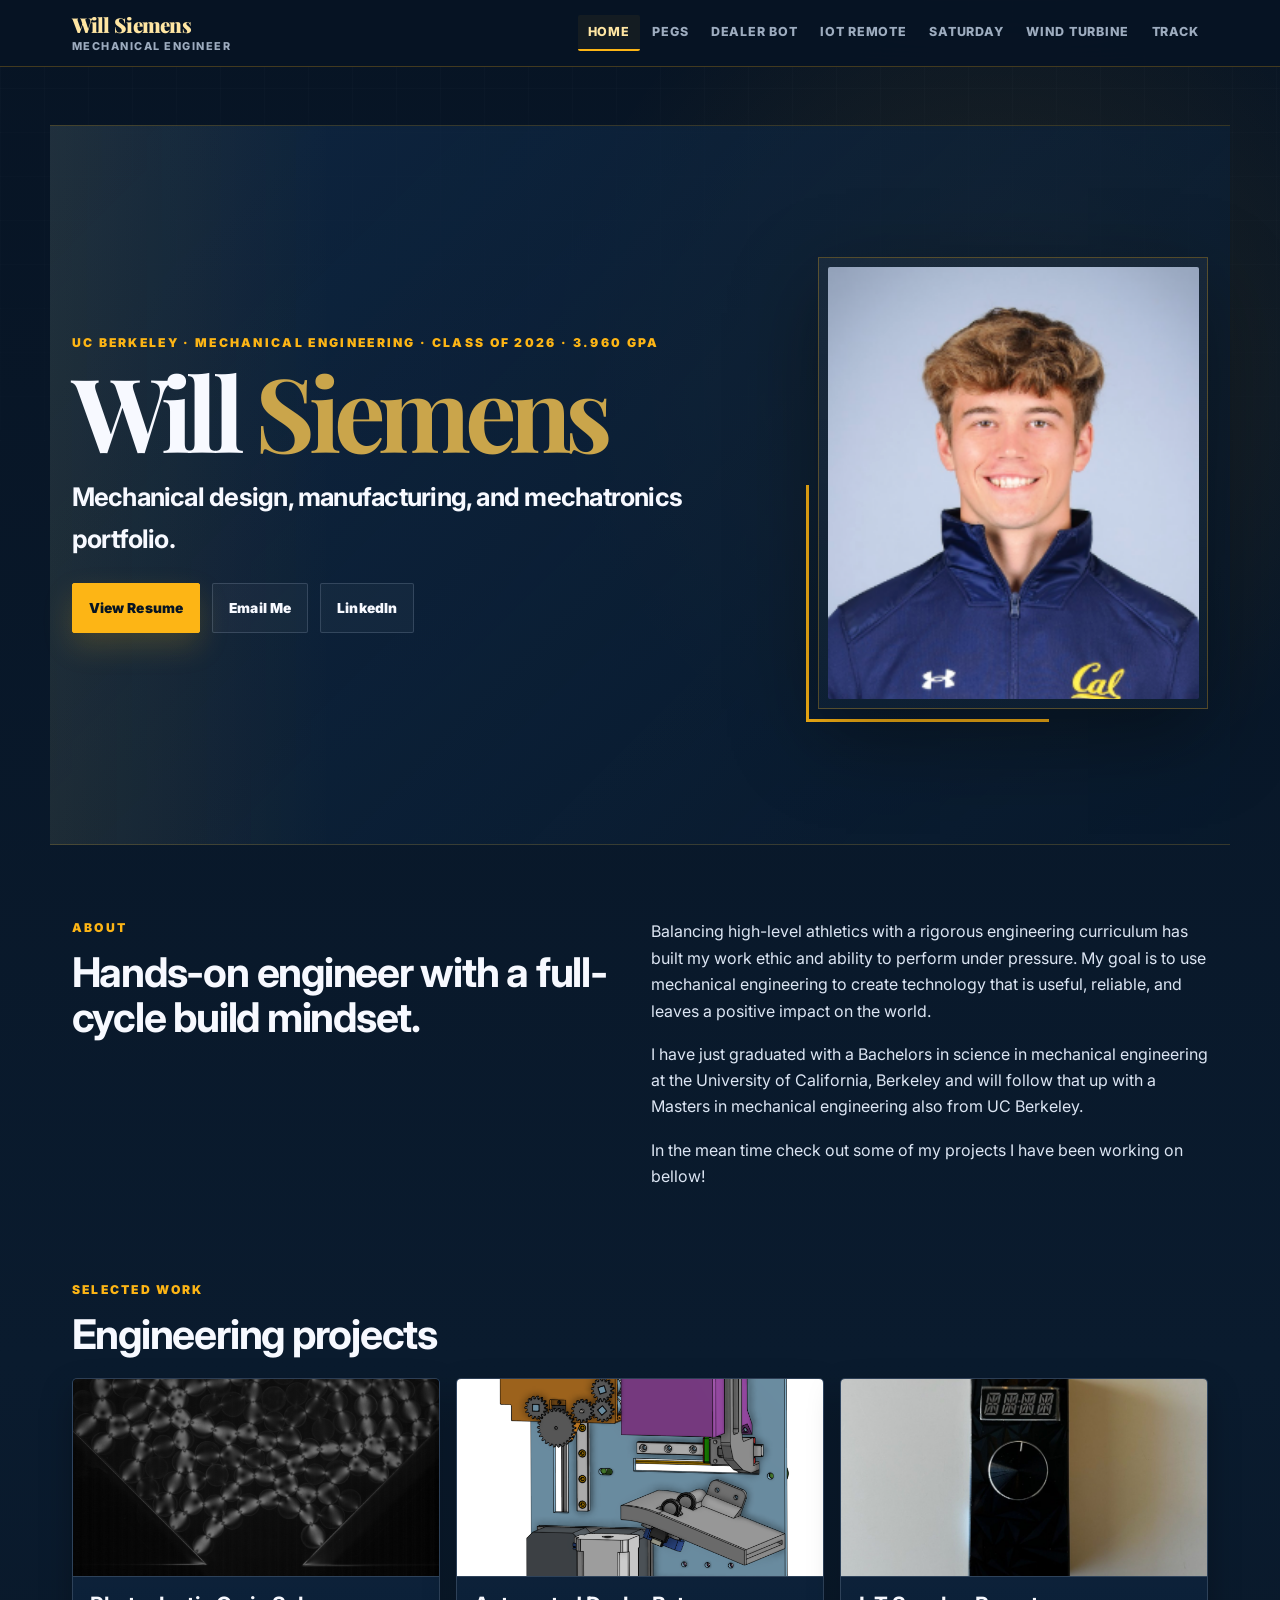
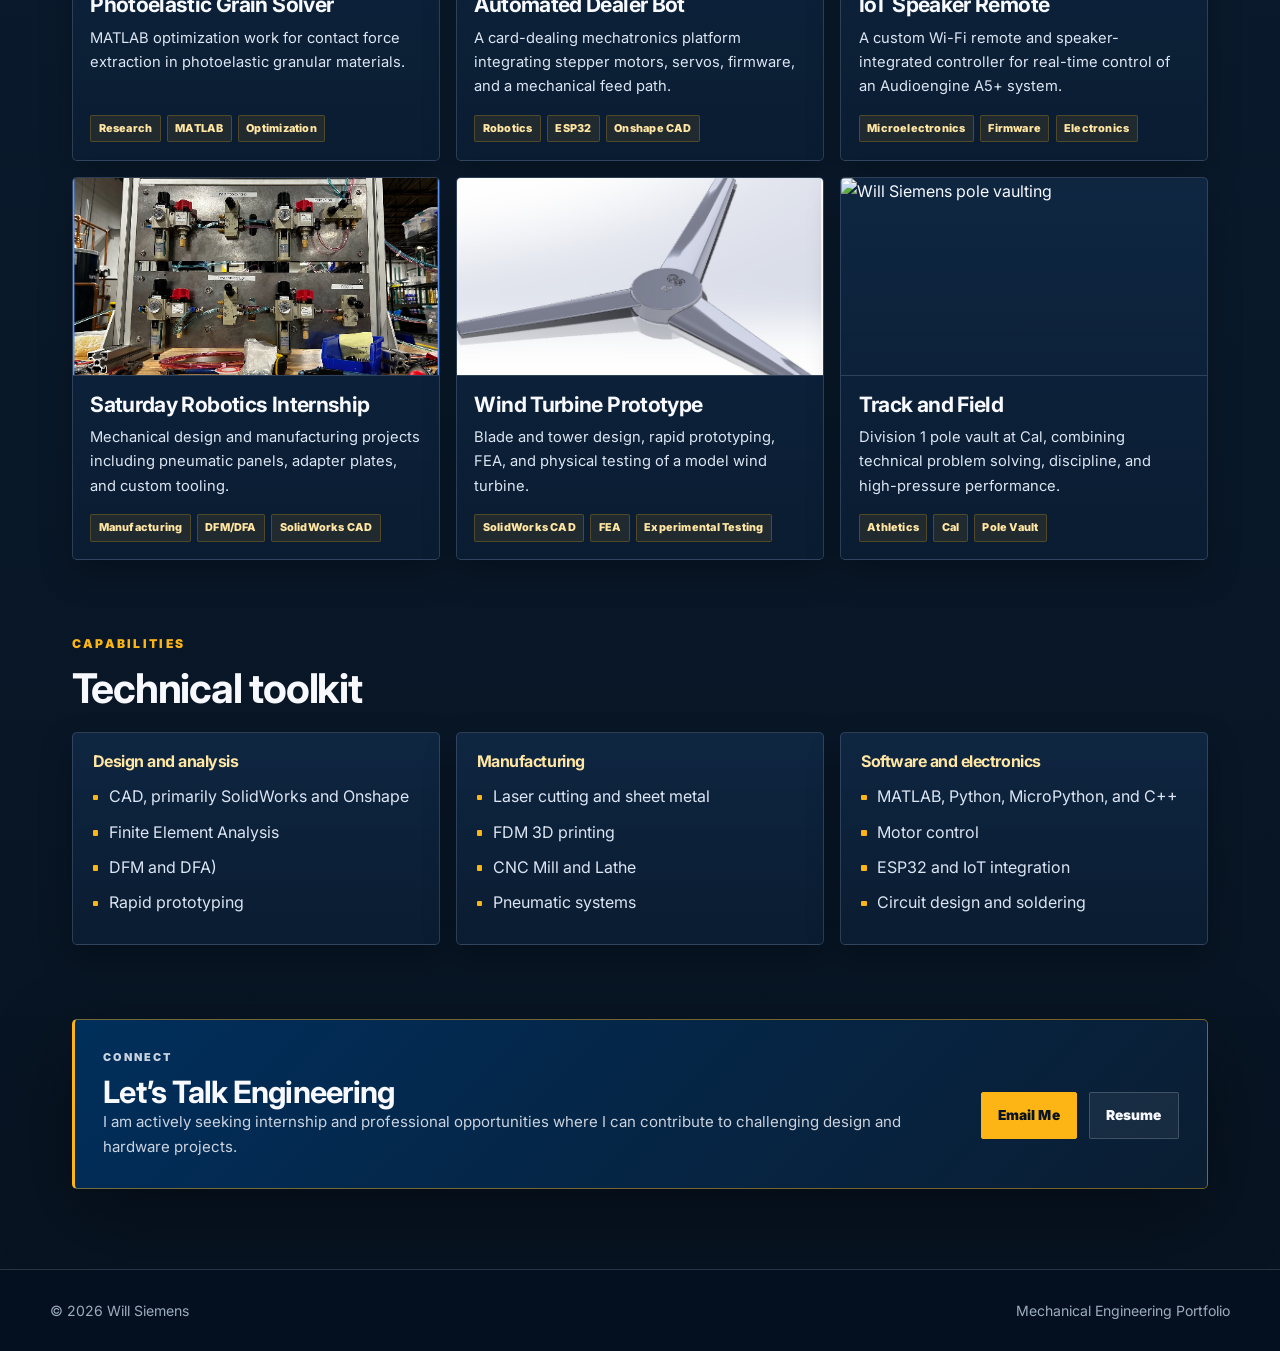
==== commit aded1a86: "Update index.html" ====
--- a/index.html
+++ b/index.html
@@ -239,7 +239,7 @@
                     <ul class="clean-list">
                         <li>CAD, primarily SolidWorks and Onshape</li>
                         <li>Finite Element Analysis</li>
-                        <li>Design for Manufacturing</li>
+                        <li>DFM and DFA)</li>
                         <li>Rapid prototyping</li>
                     </ul>
                 </div>
@@ -248,15 +248,15 @@
                     <ul class="clean-list">
                         <li>Laser cutting and sheet metal</li>
                         <li>FDM 3D printing</li>
-                        <li>Welding and metal fabrication</li>
-                        <li>Pneumatic systems assembly</li>
+                        <li>CNC Mill and Lathe</li>
+                        <li>Pneumatic systems</li>
                     </ul>
                 </div>
                 <div class="feature-panel skill-card">
                     <h4>Software and electronics</h4>
                     <ul class="clean-list">
-                        <li>MATLAB and Python</li>
-                        <li>C++ and MicroPython</li>
+                        <li>MATLAB, Python, MicroPython, and C++</li>
+                        <li>Motor control</li>
                         <li>ESP32 and IoT integration</li>
                         <li>Circuit design and soldering</li>
                     </ul>
@@ -267,8 +267,8 @@
         <section class="section contact-card compact-contact">
             <div>
                 <p class="eyebrow">Connect</p>
-                <h2>Let’s talk mechanical design, robotics, or manufacturing.</h2>
-                <p>I am actively seeking internship and professional opportunities where I can contribute to challenging hardware projects.</p>
+                <h2>Let’s Talk Engineering</h2>
+                <p>I am actively seeking internship and professional opportunities where I can contribute to challenging design and hardware projects.</p>
             </div>
             <div class="button-row">
                 <a class="btn btn-primary" href="mailto:w.siemens04@gmail.com">Email Me</a>
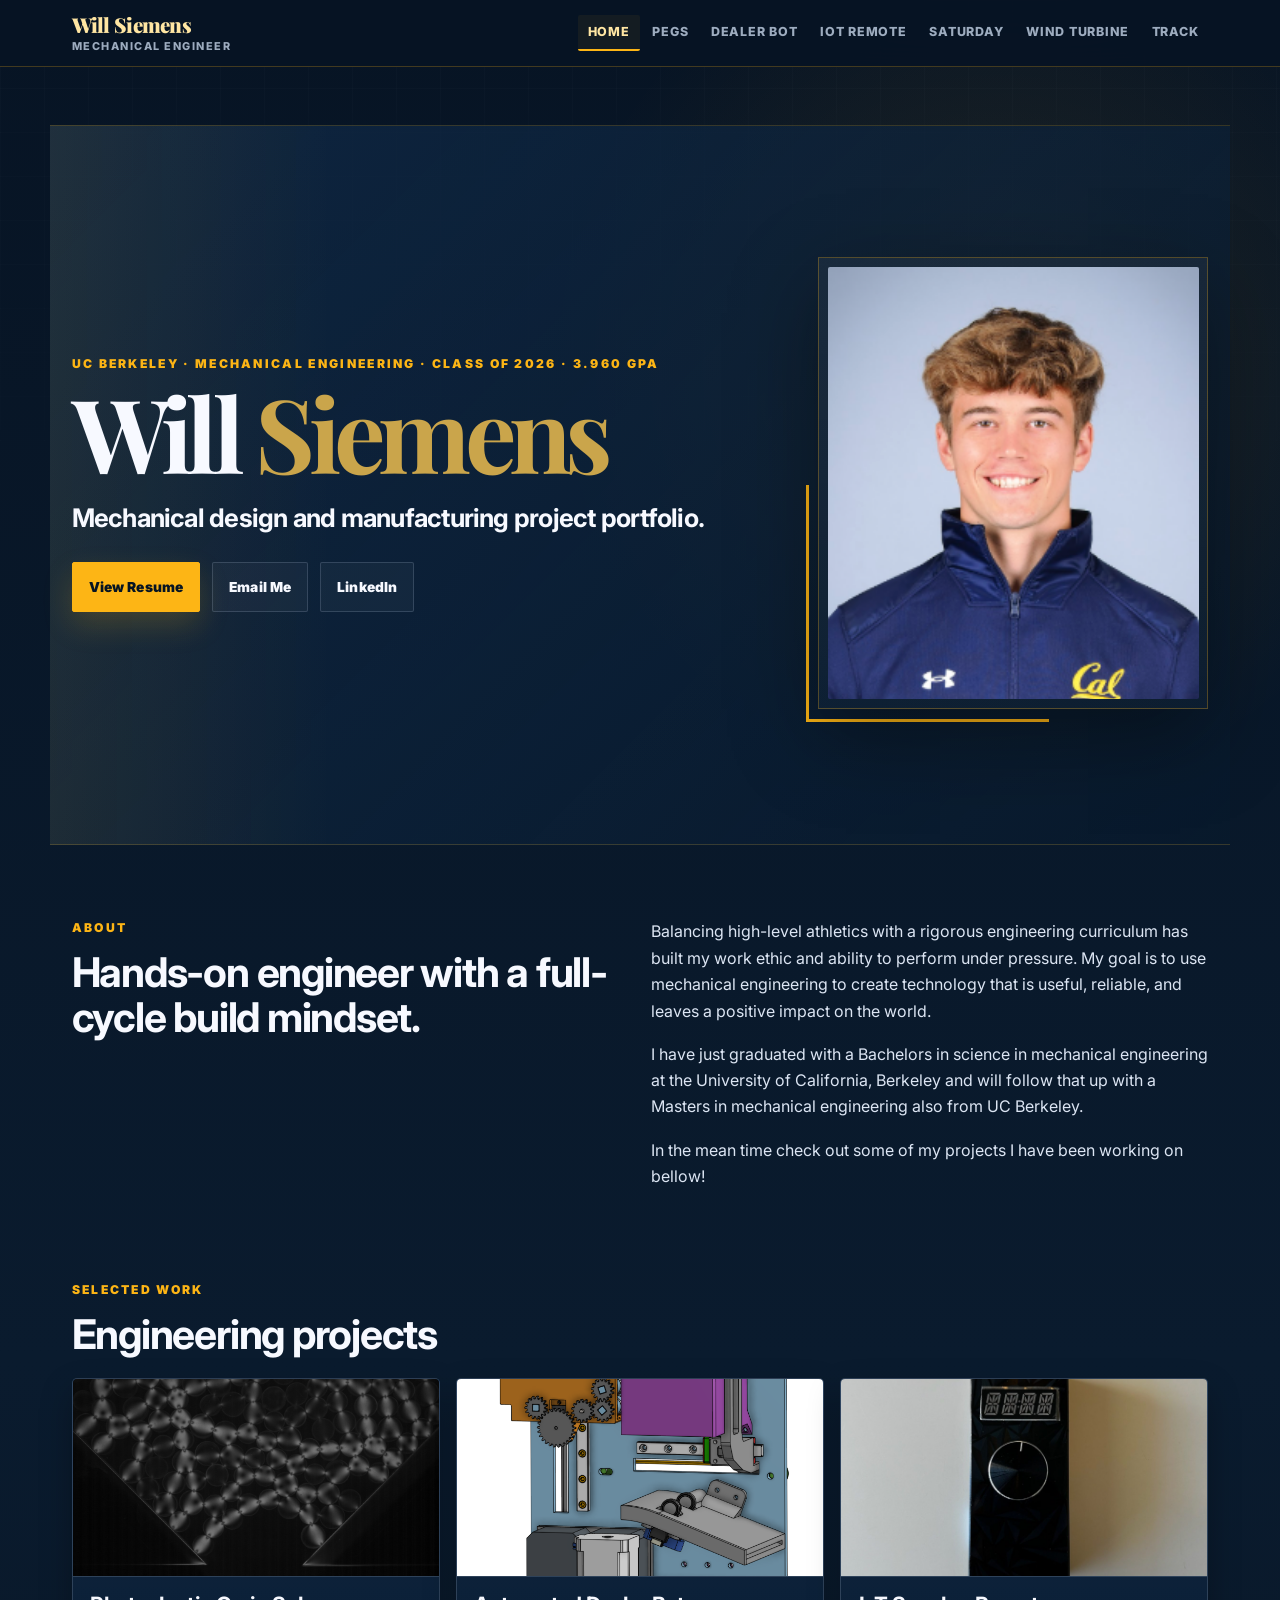
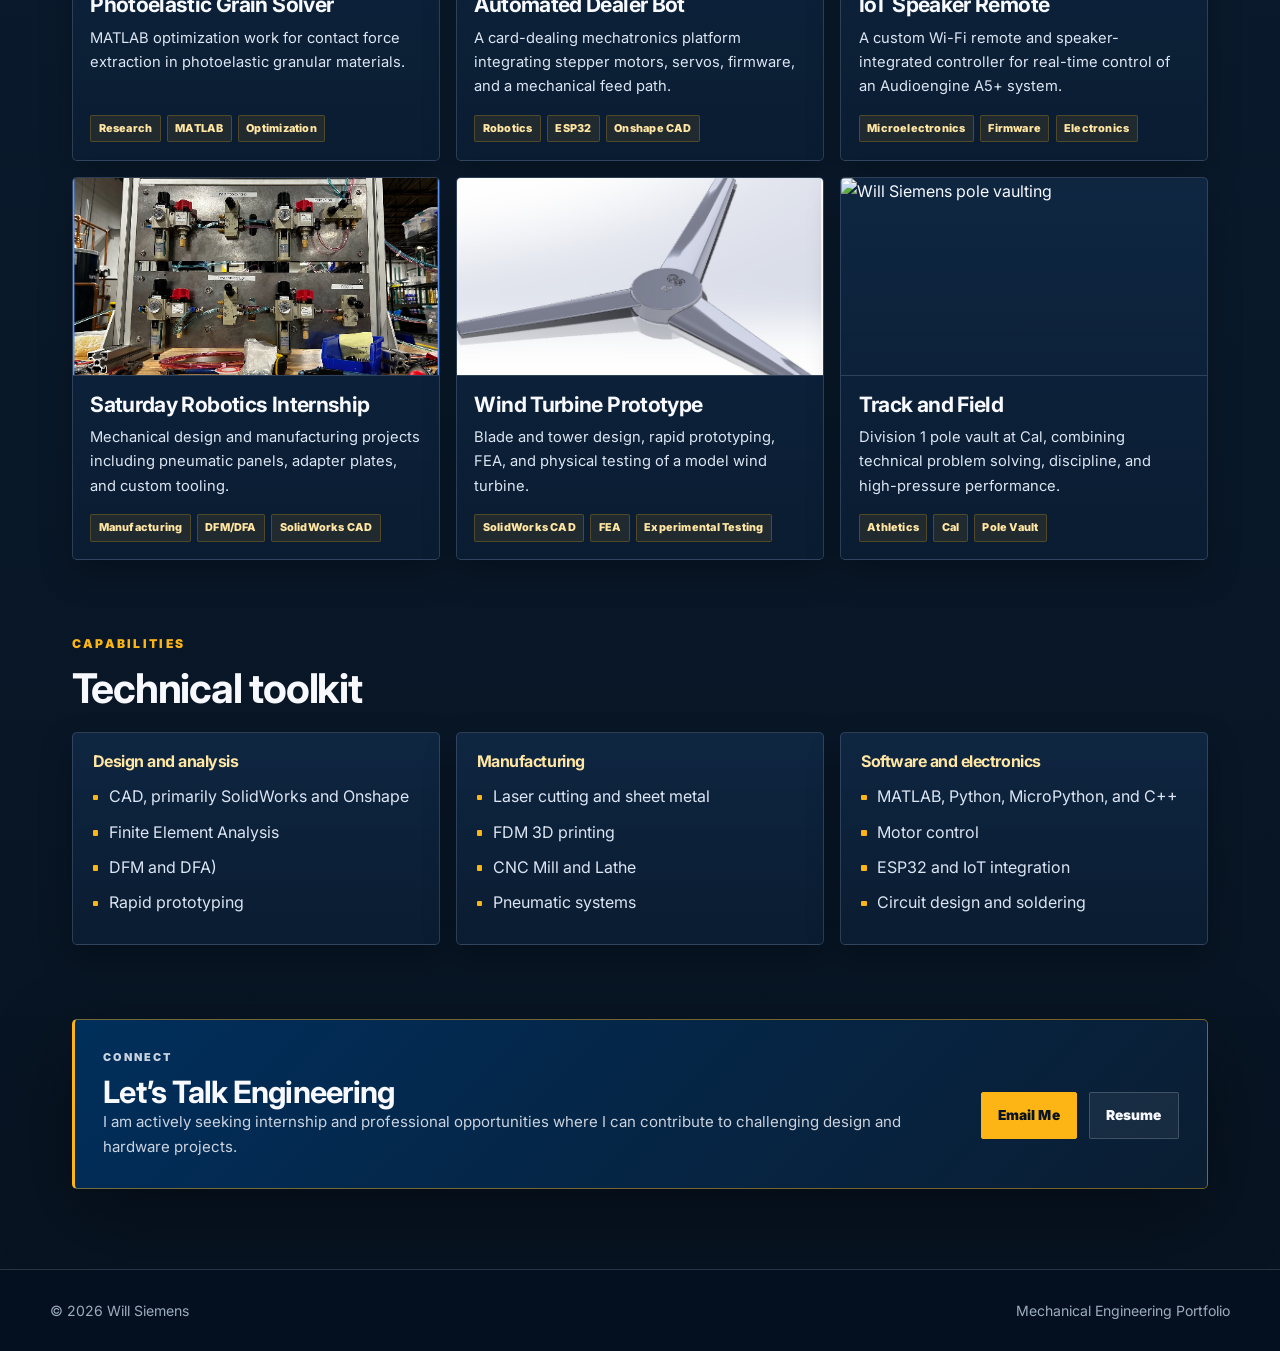
==== commit c030f275: "Update index.html" ====
--- a/index.html
+++ b/index.html
@@ -140,7 +140,7 @@
             <div class="home-copy">
                 <p class="eyebrow">UC Berkeley · Mechanical Engineering · Class of 2026 · 3.960 GPA</p>
                 <h1 class="home-title">Will <span class="name-gold">Siemens</span></h1>
-                <p class="home-subtitle">Mechanical design, manufacturing, and mechatronics portfolio.</p>
+                <p class="home-subtitle">Mechanical design and manufacturing project portfolio.</p>
                 <div class="button-row">
                     <a class="btn btn-primary" href="resume.pdf" target="_blank" rel="noopener">View Resume</a>
                     <a class="btn btn-secondary" href="mailto:w.siemens04@gmail.com">Email Me</a>
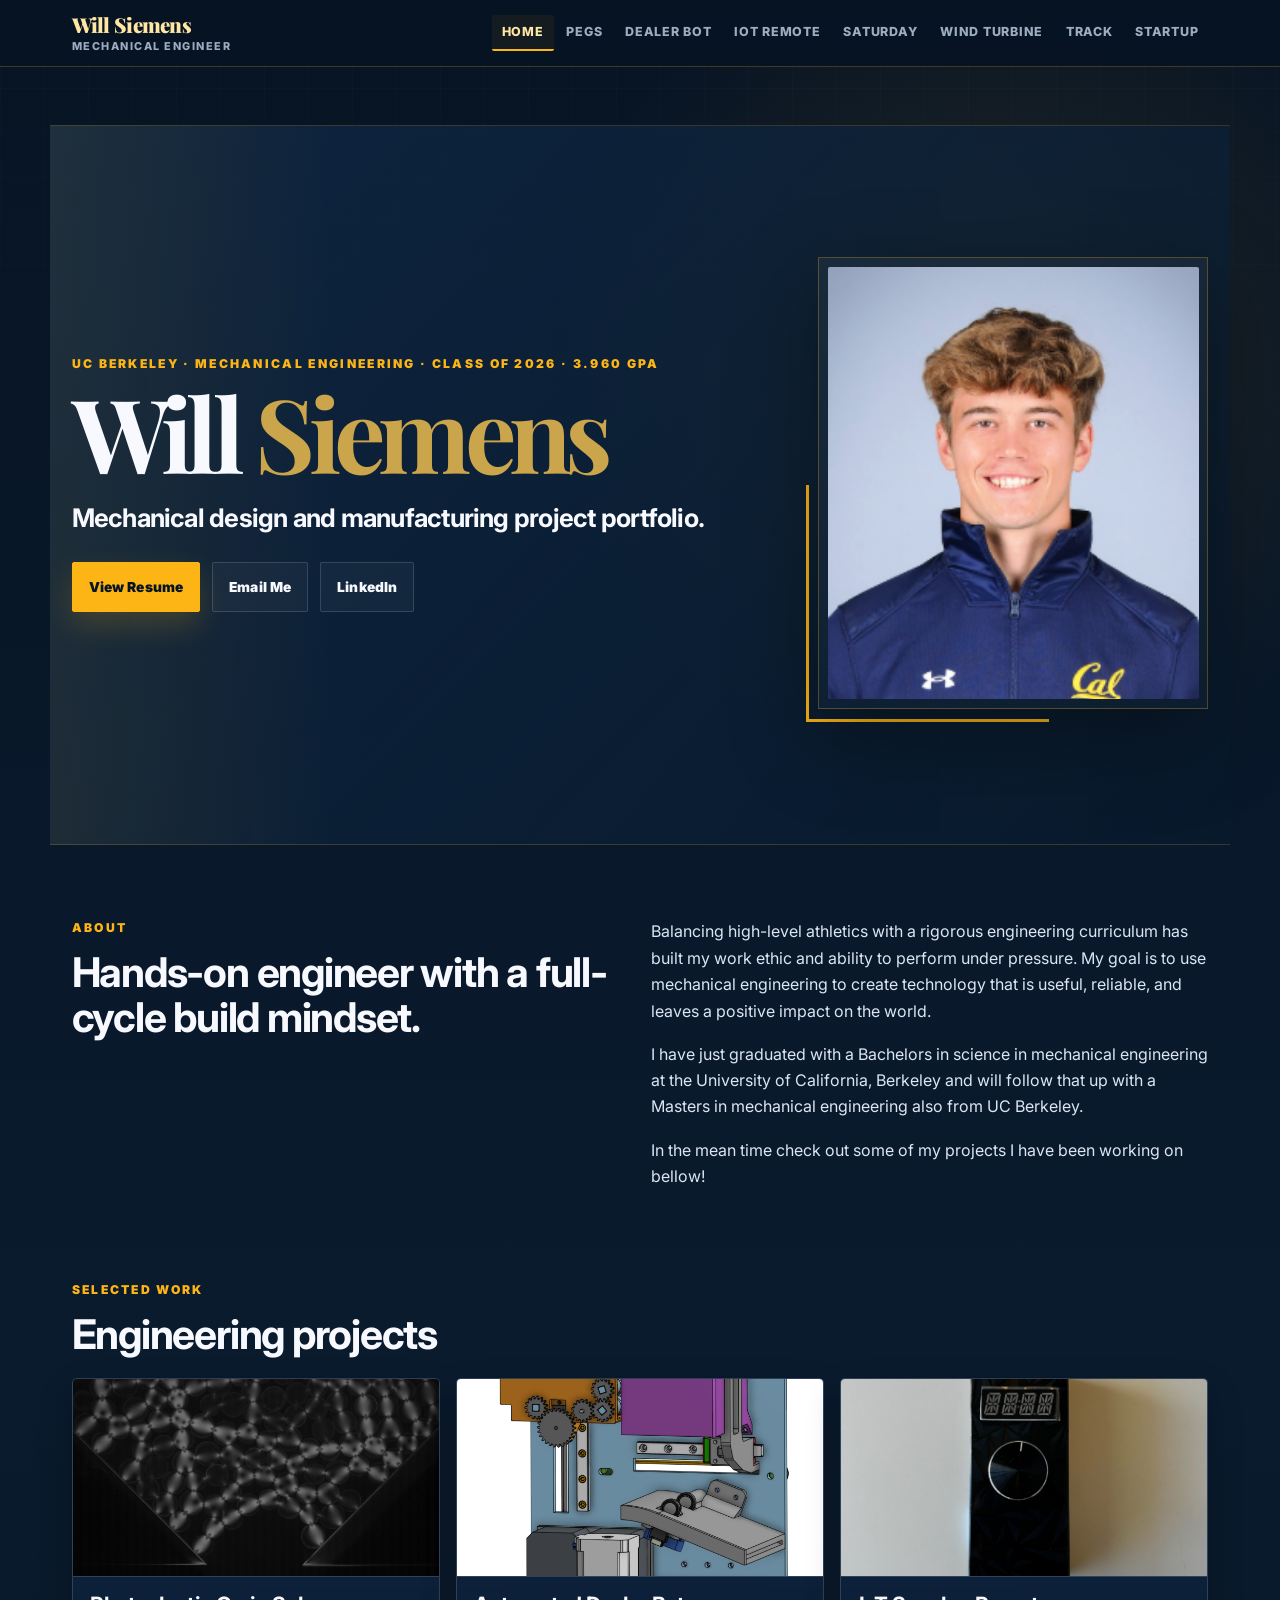
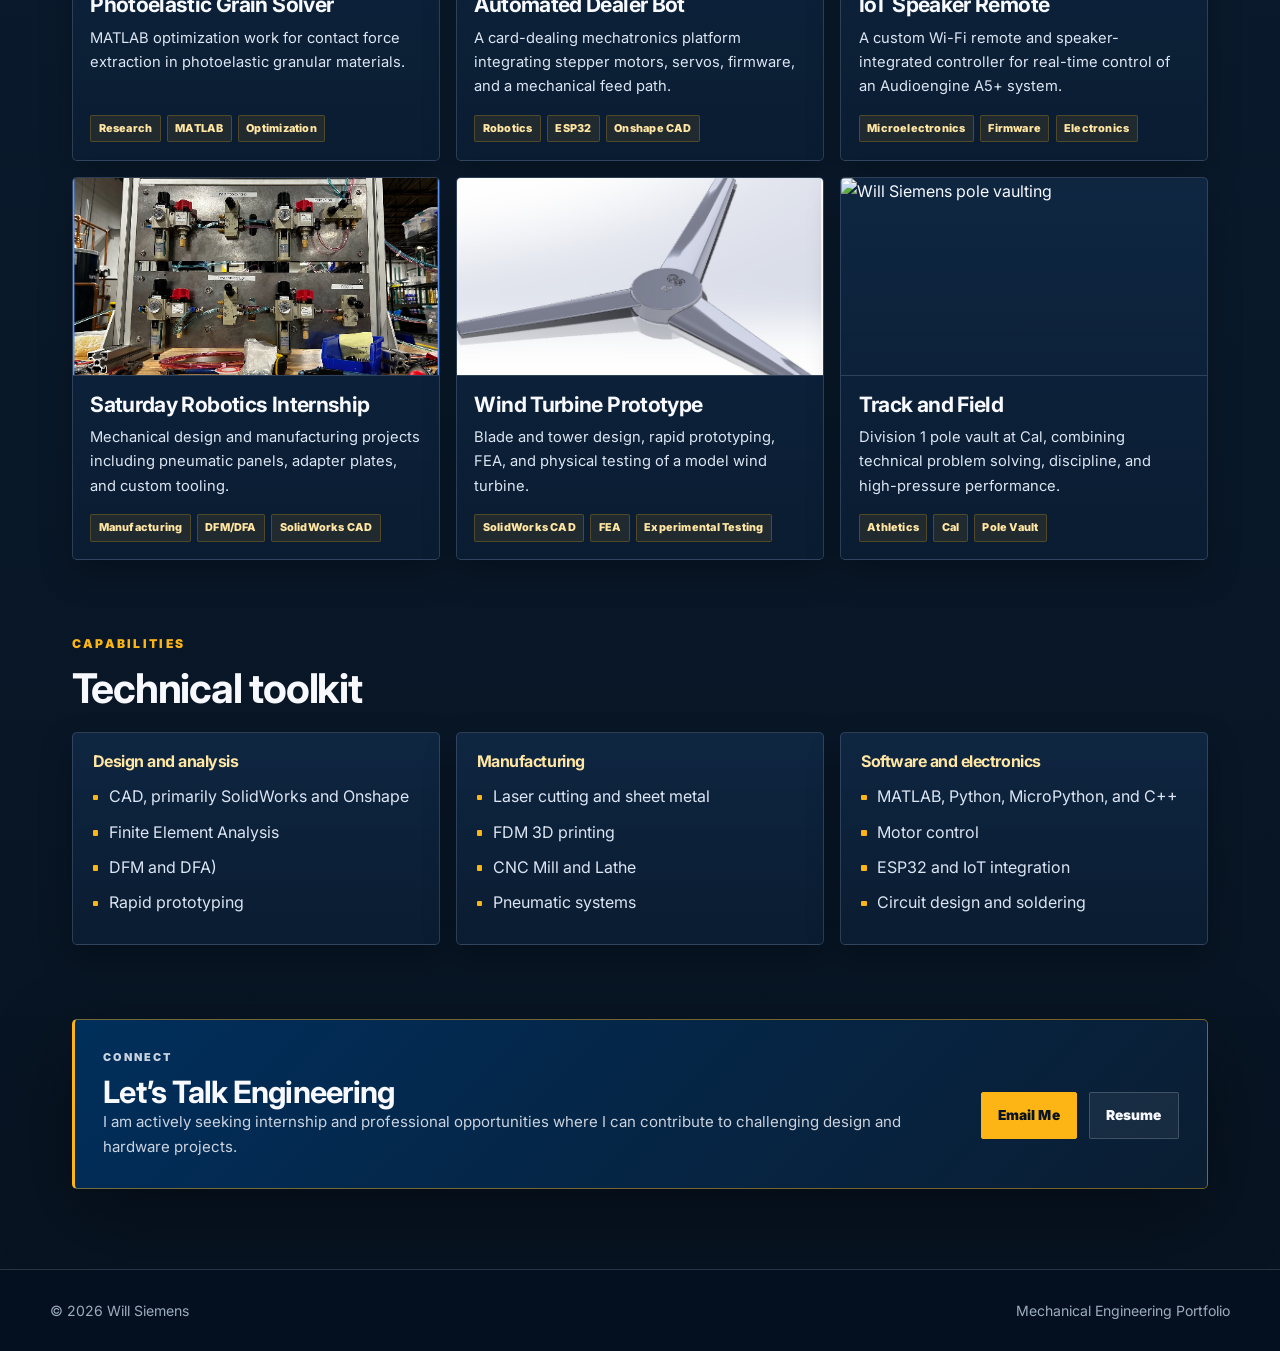
==== commit f0e203b0: "added startup page" ====
--- a/index.html
+++ b/index.html
@@ -131,6 +131,7 @@
                 <li><a href="saturday-projects.html">Saturday</a></li>
                 <li><a href="wind-turbine.html">Wind Turbine</a></li>
                 <li><a href="track.html">Track</a></li>
+                <li><a href="startup.html">Startup</a></li>
             </ul>
         </nav>
     </header>
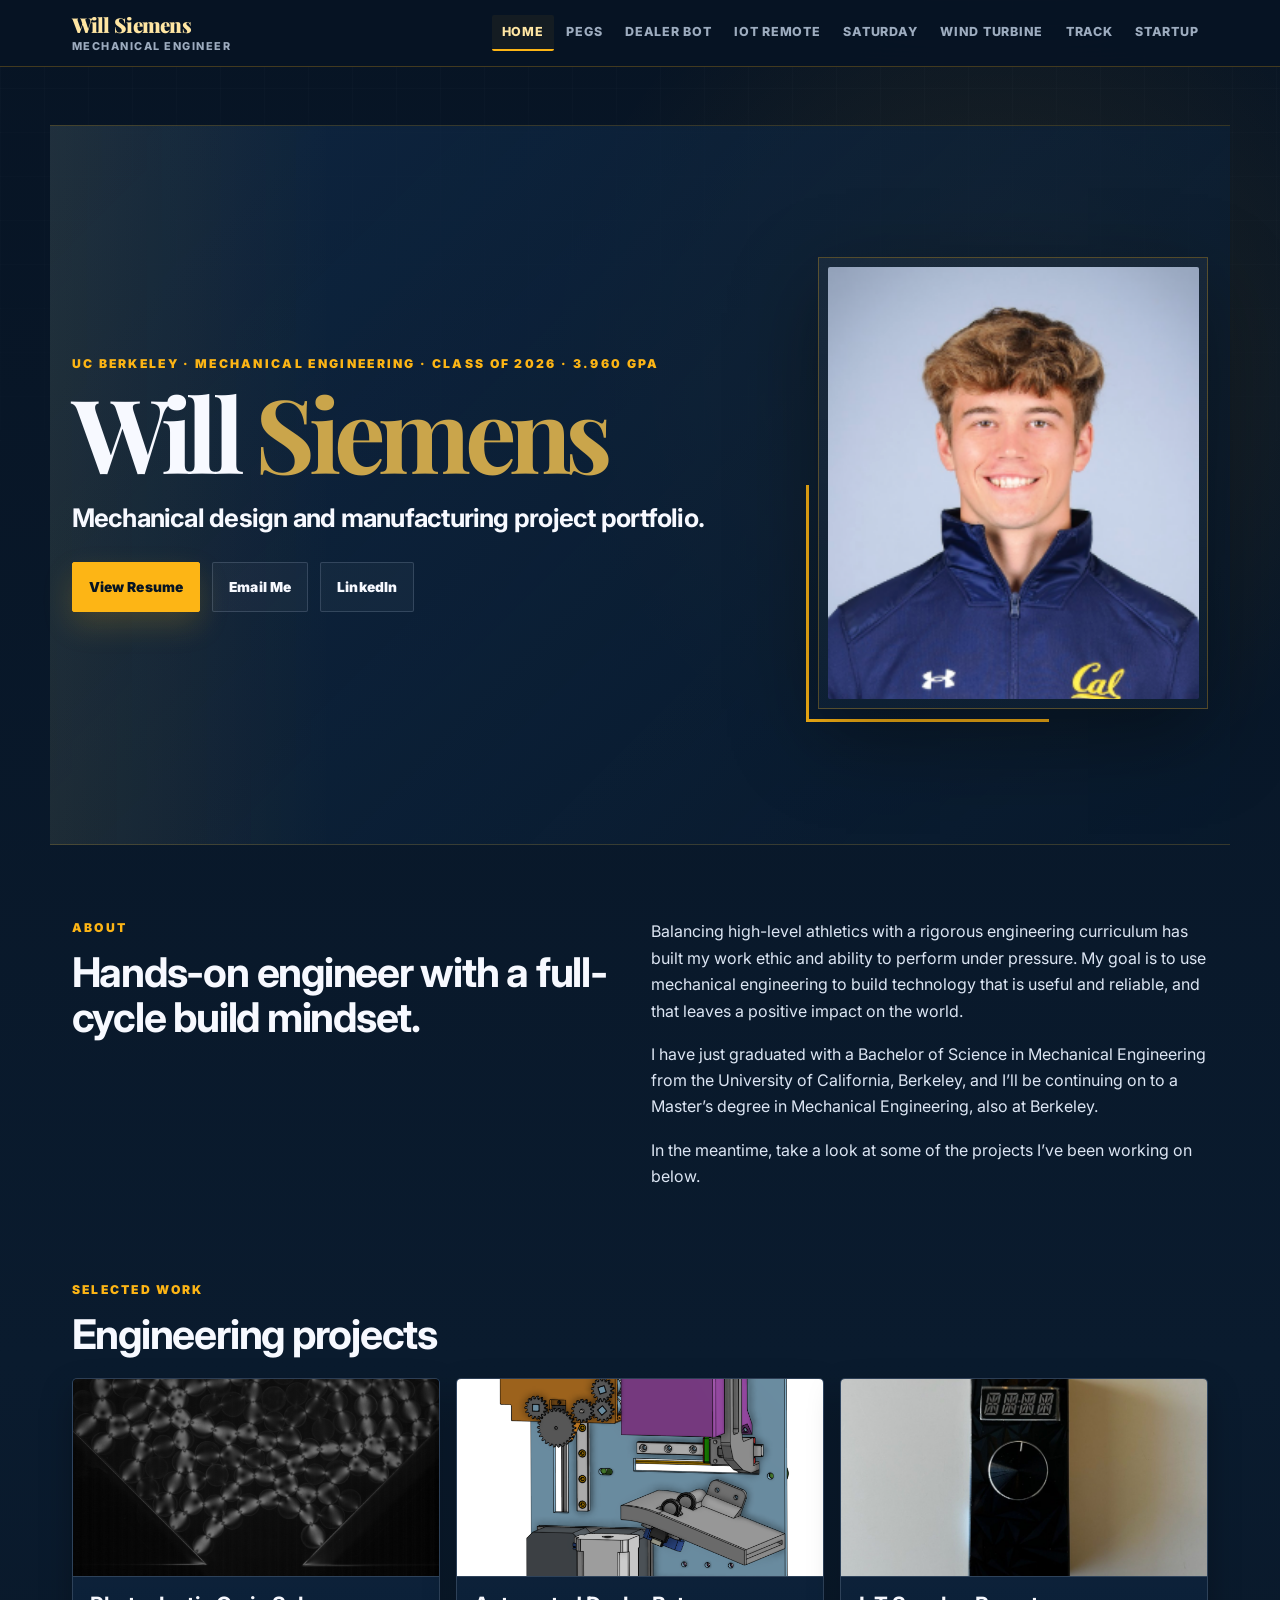
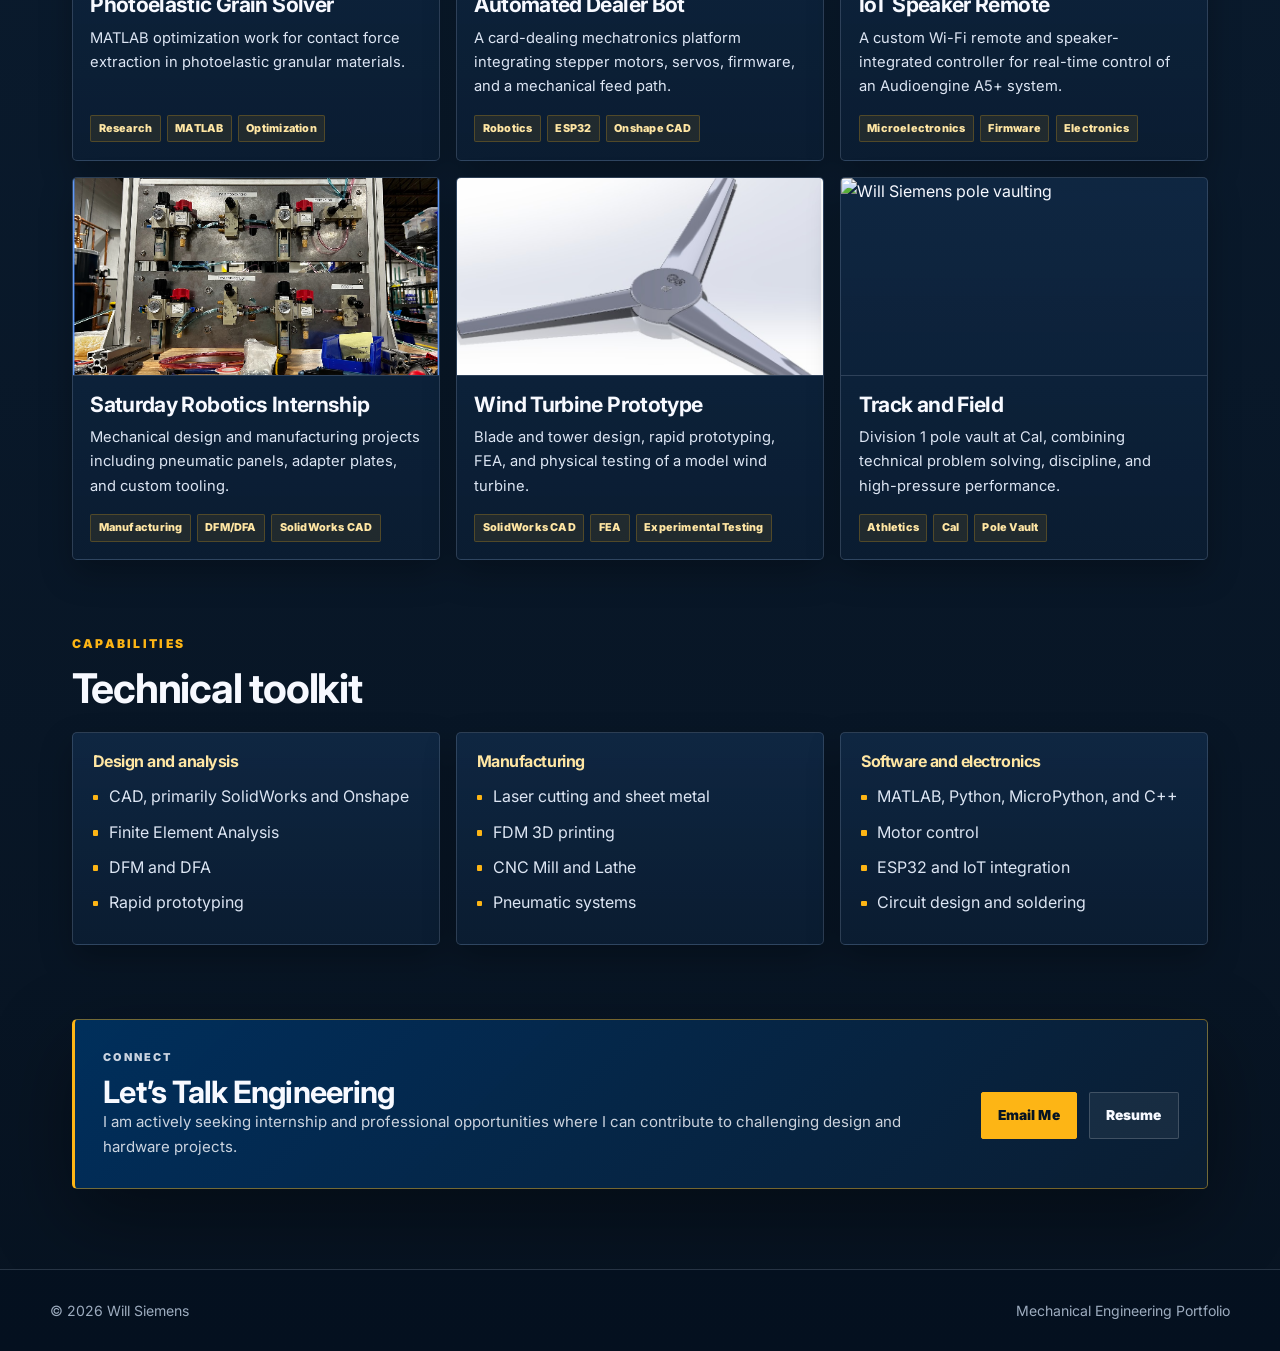
==== commit 92200118: "changes pt1" ====
--- a/index.html
+++ b/index.html
@@ -162,9 +162,9 @@
                 <h2>Hands-on engineer with a full-cycle build mindset.</h2>
             </div>
             <div>
-                <p>Balancing high-level athletics with a rigorous engineering curriculum has built my work ethic and ability to perform under pressure. My goal is to use mechanical engineering to create technology that is useful, reliable, and leaves a positive impact on the world.</p>
-                <p>I have just graduated with a Bachelors in science in mechanical engineering at the University of California, Berkeley and will follow that up with a Masters in mechanical engineering also from UC Berkeley.</p>
-                <p>In the mean time check out some of my projects I have been working on bellow!<p>
+                <p>Balancing high-level athletics with a rigorous engineering curriculum has built my work ethic and ability to perform under pressure. My goal is to use mechanical engineering to build technology that is useful and reliable, and that leaves a positive impact on the world.</p>
+                <p>I have just graduated with a Bachelor of Science in Mechanical Engineering from the University of California, Berkeley, and I’ll be continuing on to a Master’s degree in Mechanical Engineering, also at Berkeley.</p>
+                <p>In the meantime, take a look at some of the projects I’ve been working on below.</p>
             </div>
         </section>
 
@@ -240,7 +240,7 @@
                     <ul class="clean-list">
                         <li>CAD, primarily SolidWorks and Onshape</li>
                         <li>Finite Element Analysis</li>
-                        <li>DFM and DFA)</li>
+                        <li>DFM and DFA</li>
                         <li>Rapid prototyping</li>
                     </ul>
                 </div>
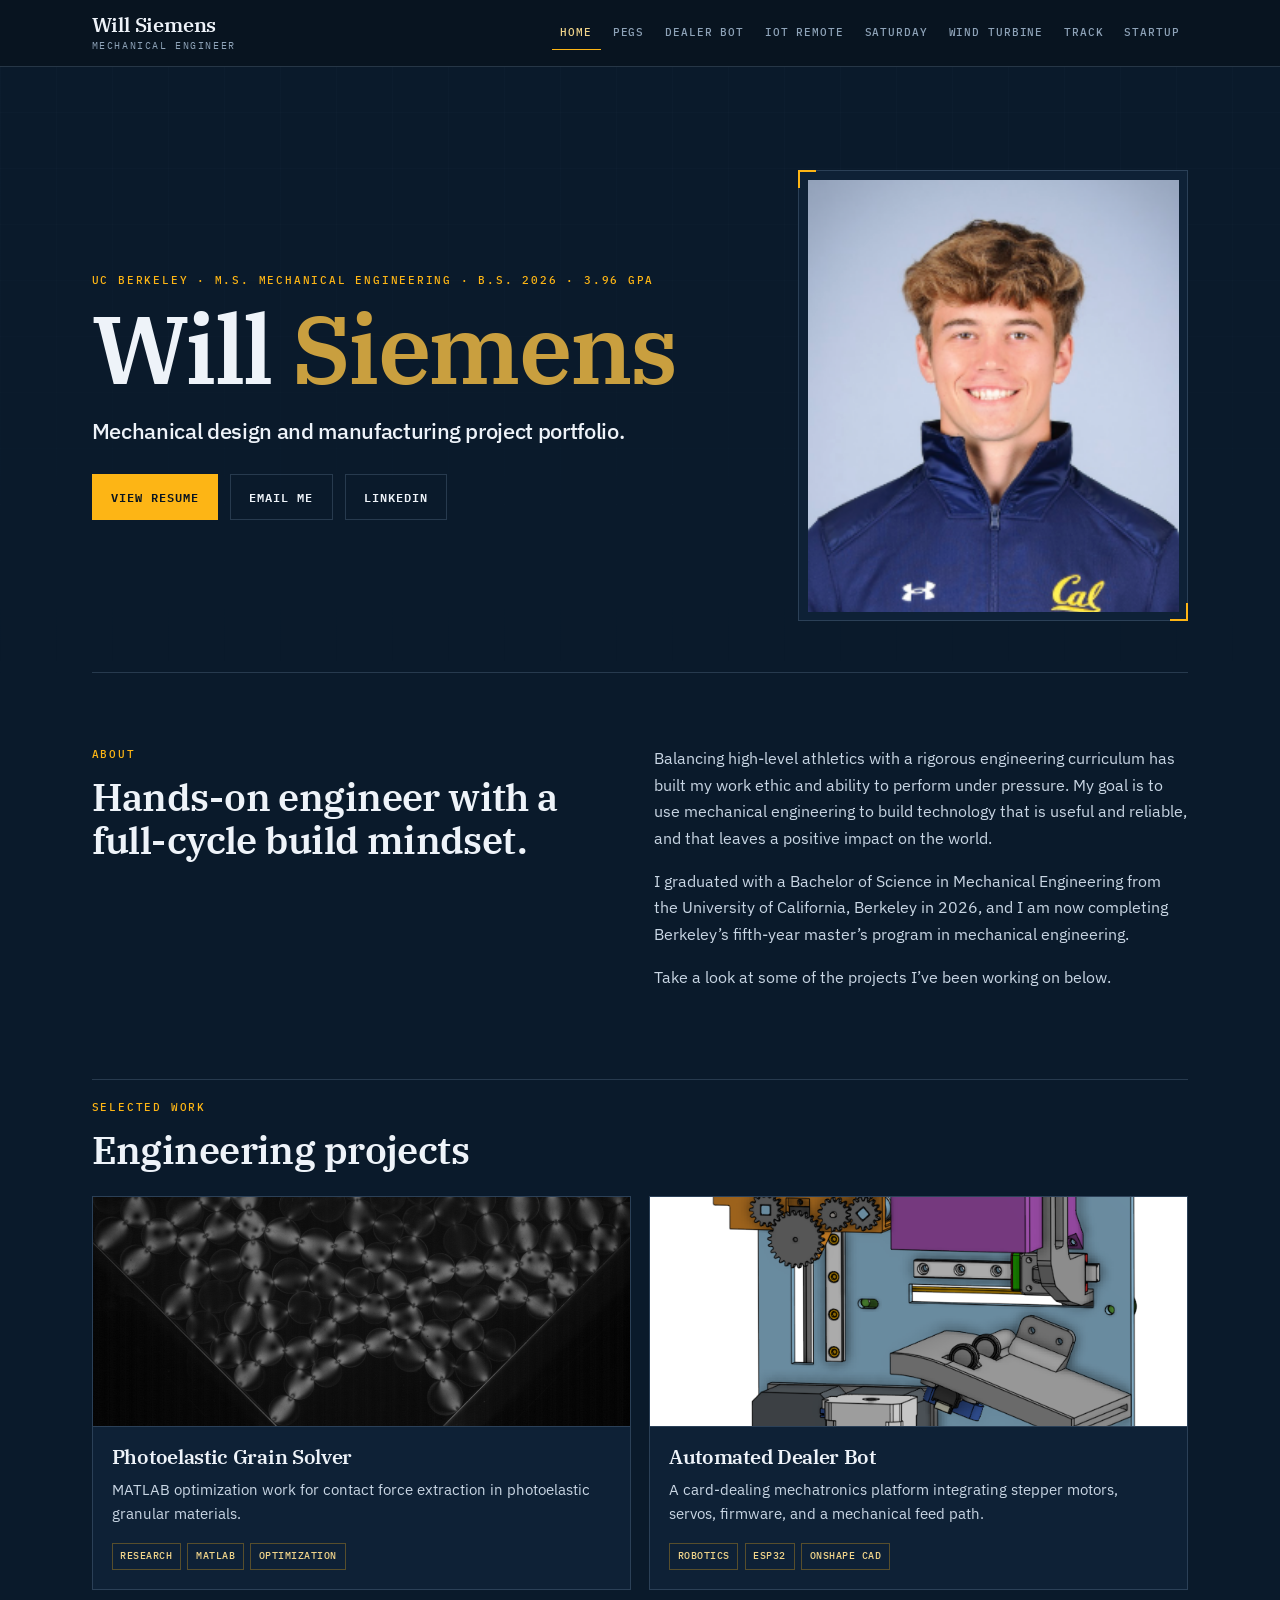
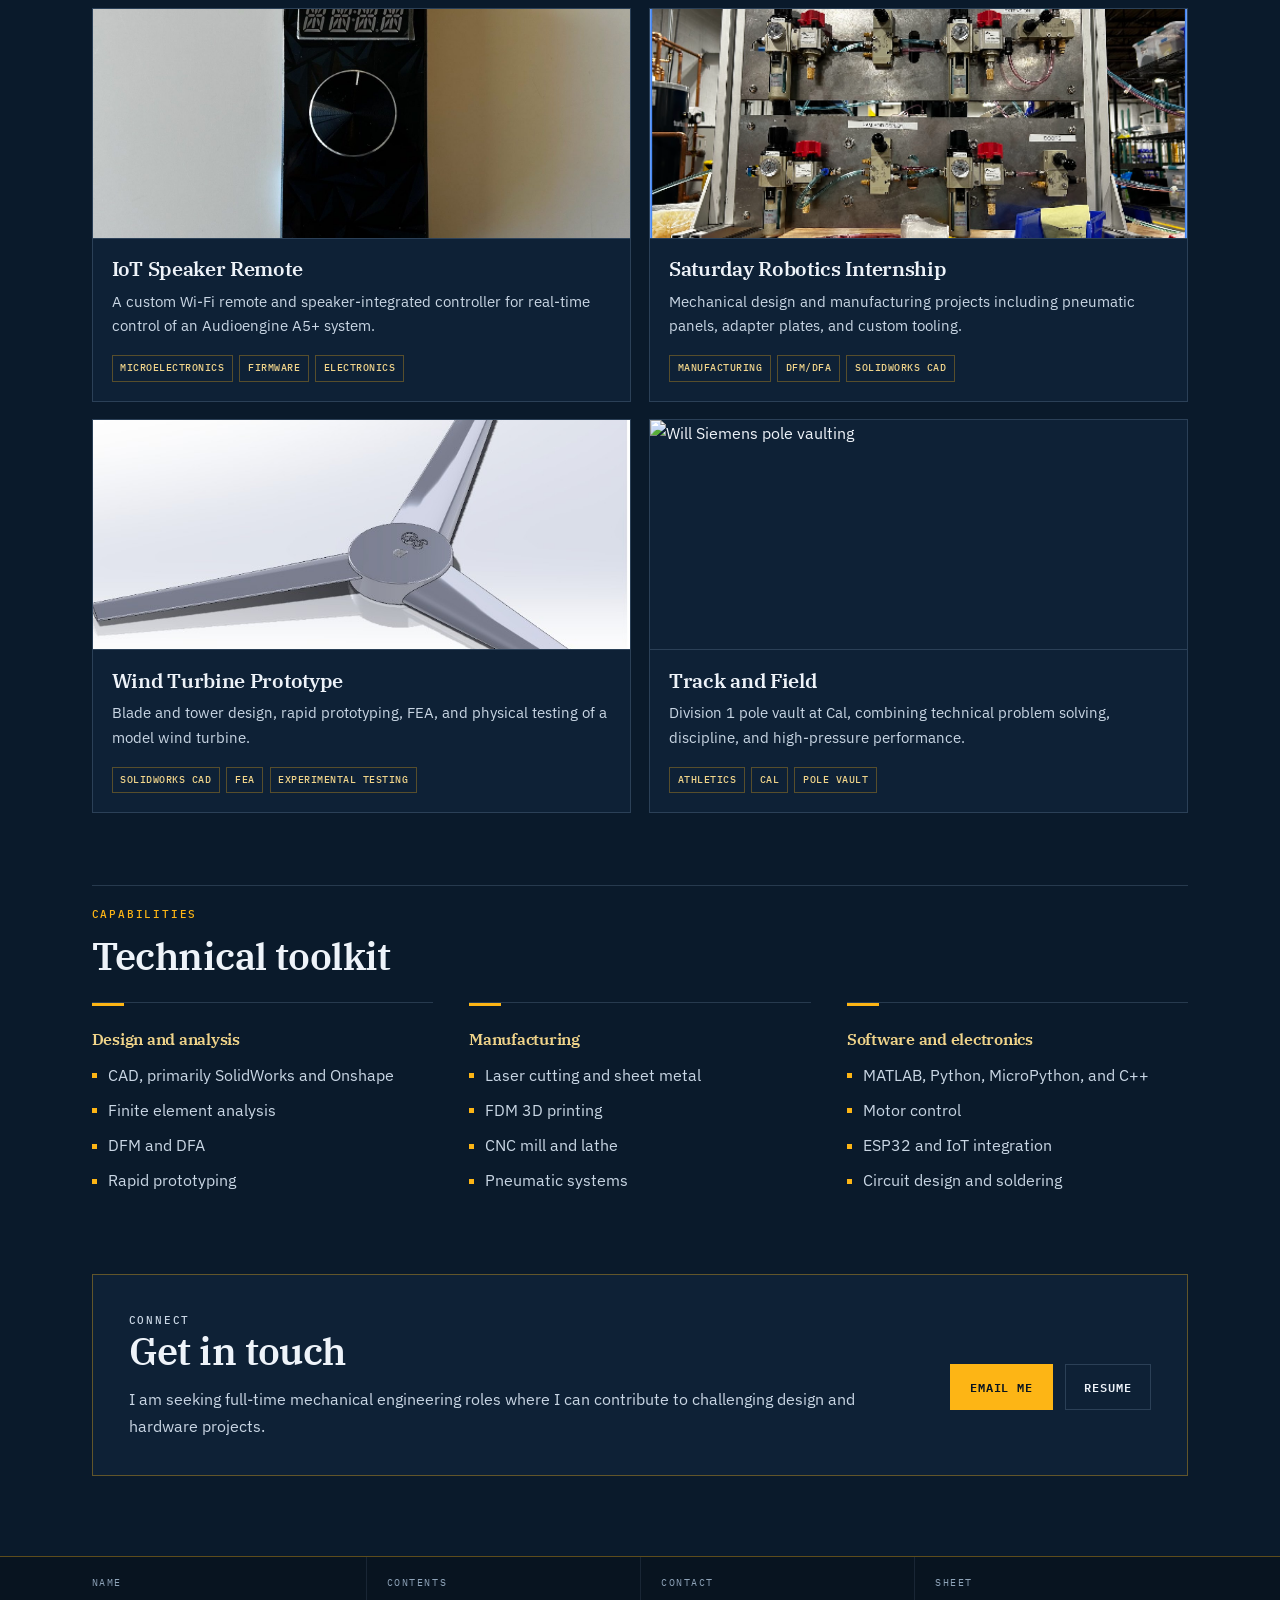
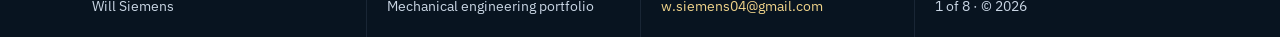
==== commit 1991ae91: "Redesign site with engineering-drawing aesthetic and refreshed copy Replace Inter/Playfair with the " ====
--- a/index.html
+++ b/index.html
@@ -5,116 +5,13 @@
     <meta charset="UTF-8">
     <meta name="viewport" content="width=device-width, initial-scale=1.0">
     <title>Will Siemens | Mechanical Engineering Portfolio</title>
-    <meta name="description" content="Mechanical engineering portfolio of Will Siemens, UC Berkeley class of 2026. Projects in mechanical design, robotics, manufacturing, FEA, and embedded systems.">
+    <meta name="description" content="Mechanical engineering portfolio of Will Siemens, UC Berkeley B.S. 2026 and current M.S. student. Projects in mechanical design, robotics, manufacturing, FEA, and embedded systems.">
     <link rel="canonical" href="https://willsiemens.github.io/" />
     <link rel="preconnect" href="https://fonts.googleapis.com">
     <link rel="preconnect" href="https://fonts.gstatic.com" crossorigin>
-    <link href="https://fonts.googleapis.com/css2?family=Inter:wght@400;500;600;700;800;900&family=Playfair+Display:wght@700;800;900&display=swap" rel="stylesheet">
+    <link href="https://fonts.googleapis.com/css2?family=IBM+Plex+Mono:wght@400;500;600&family=IBM+Plex+Sans:wght@400;500;600;700&family=IBM+Plex+Serif:wght@500;600;700&display=swap" rel="stylesheet">
     <link rel="stylesheet" href="style.css">
     <script src="script.js" defer></script>
-
-    <style>
-        /* Index-only hero fixes */
-        .home-hero.home-hero-split {
-            display: grid !important;
-            grid-template-columns: minmax(0, 720px) minmax(280px, 390px) !important;
-            gap: clamp(2rem, 6vw, 5rem);
-            align-items: center;
-            justify-content: space-between;
-        }
-
-        .home-hero-split .home-copy {
-            max-width: 720px;
-        }
-
-        .home-hero-split .home-title {
-            font-size: clamp(4rem, 8vw, 7.1rem);
-            line-height: 0.9;
-            letter-spacing: -0.065em;
-            margin-bottom: 1.15rem;
-            max-width: 780px;
-        }
-
-        .home-hero-split .home-title span {
-            display: inline !important;
-        }
-
-        .home-hero-split .home-title .name-gold {
-            color: var(--gold-deep);
-        }
-
-        .home-hero-split .lede {
-            max-width: 690px;
-        }
-
-        .home-hero-split .home-portrait {
-            justify-self: end;
-            width: min(100%, 390px);
-        }
-
-        .home-hero-split .portrait-frame {
-            padding: 0.55rem;
-        }
-
-        .home-hero-split .portrait-frame img {
-            width: 100%;
-            height: clamp(360px, 48vh, 500px);
-            object-fit: cover;
-            object-position: center 16%;
-            display: block;
-        }
-
-        .compact-contact {
-            padding: clamp(1.15rem, 2.5vw, 1.8rem);
-        }
-
-        .compact-contact h2 {
-            font-size: clamp(1.35rem, 2.4vw, 2rem);
-            line-height: 1.12;
-            max-width: 760px;
-        }
-
-        .compact-contact p {
-            font-size: 0.94rem;
-            line-height: 1.65;
-        }
-
-        .compact-contact .eyebrow {
-            font-size: 0.68rem;
-            margin-bottom: 0.55rem;
-        }
-
-        .compact-contact .btn {
-            font-size: 0.86rem;
-            padding: 0.72rem 1rem;
-        }
-
-        @media (max-width: 1020px) {
-            .home-hero.home-hero-split {
-                grid-template-columns: 1fr !important;
-            }
-
-            .home-hero-split .home-portrait {
-                justify-self: start;
-                width: min(100%, 360px);
-            }
-
-            .home-hero-split .portrait-frame img {
-                height: auto;
-                aspect-ratio: 4 / 5;
-            }
-        }
-
-        @media (max-width: 700px) {
-            .home-hero-split .home-title {
-                font-size: clamp(3.2rem, 17vw, 5.2rem);
-            }
-
-            .home-hero-split .home-portrait {
-                width: min(100%, 320px);
-            }
-        }
-    </style>
 </head>
 <body>
     <header class="site-header">
@@ -137,9 +34,9 @@
     </header>
 
     <main class="page-shell">
-        <section class="home-hero home-hero-split">
+        <section class="home-hero">
             <div class="home-copy">
-                <p class="eyebrow">UC Berkeley · Mechanical Engineering · Class of 2026 · 3.960 GPA</p>
+                <p class="eyebrow">UC Berkeley · M.S. Mechanical Engineering · B.S. 2026 · 3.96 GPA</p>
                 <h1 class="home-title">Will <span class="name-gold">Siemens</span></h1>
                 <p class="home-subtitle">Mechanical design and manufacturing project portfolio.</p>
                 <div class="button-row">
@@ -149,7 +46,7 @@
                 </div>
             </div>
 
-            <div class="home-portrait" aria-label="Portrait of Will Siemens">
+            <div class="home-portrait">
                 <div class="portrait-frame">
                     <img src="photos/Screenshot 2026-03-20 132517.png" alt="Will Siemens headshot">
                 </div>
@@ -163,8 +60,8 @@
             </div>
             <div>
                 <p>Balancing high-level athletics with a rigorous engineering curriculum has built my work ethic and ability to perform under pressure. My goal is to use mechanical engineering to build technology that is useful and reliable, and that leaves a positive impact on the world.</p>
-                <p>I have just graduated with a Bachelor of Science in Mechanical Engineering from the University of California, Berkeley, and I’ll be continuing on to a Master’s degree in Mechanical Engineering, also at Berkeley.</p>
-                <p>In the meantime, take a look at some of the projects I’ve been working on below.</p>
+                <p>I graduated with a Bachelor of Science in Mechanical Engineering from the University of California, Berkeley in 2026, and I am now completing Berkeley’s fifth-year master’s program in mechanical engineering.</p>
+                <p>Take a look at some of the projects I’ve been working on below.</p>
             </div>
         </section>
 
@@ -235,25 +132,25 @@
                 </div>
             </div>
             <div class="skills-grid">
-                <div class="feature-panel skill-card">
+                <div class="skill-card">
                     <h4>Design and analysis</h4>
                     <ul class="clean-list">
                         <li>CAD, primarily SolidWorks and Onshape</li>
-                        <li>Finite Element Analysis</li>
+                        <li>Finite element analysis</li>
                         <li>DFM and DFA</li>
                         <li>Rapid prototyping</li>
                     </ul>
                 </div>
-                <div class="feature-panel skill-card">
+                <div class="skill-card">
                     <h4>Manufacturing</h4>
                     <ul class="clean-list">
                         <li>Laser cutting and sheet metal</li>
                         <li>FDM 3D printing</li>
-                        <li>CNC Mill and Lathe</li>
+                        <li>CNC mill and lathe</li>
                         <li>Pneumatic systems</li>
                     </ul>
                 </div>
-                <div class="feature-panel skill-card">
+                <div class="skill-card">
                     <h4>Software and electronics</h4>
                     <ul class="clean-list">
                         <li>MATLAB, Python, MicroPython, and C++</li>
@@ -265,11 +162,11 @@
             </div>
         </section>
 
-        <section class="section contact-card compact-contact">
+        <section class="section contact-card">
             <div>
                 <p class="eyebrow">Connect</p>
-                <h2>Let’s Talk Engineering</h2>
-                <p>I am actively seeking internship and professional opportunities where I can contribute to challenging design and hardware projects.</p>
+                <h2>Get in touch</h2>
+                <p>I am seeking full-time mechanical engineering roles where I can contribute to challenging design and hardware projects.</p>
             </div>
             <div class="button-row">
                 <a class="btn btn-primary" href="mailto:w.siemens04@gmail.com">Email Me</a>
@@ -280,8 +177,10 @@
 
     <footer class="site-footer">
         <div class="footer-shell">
-            <span>© 2026 Will Siemens</span>
-            <span>Mechanical Engineering Portfolio</span>
+            <div class="tb-cell"><span class="tb-label">Name</span><span class="tb-value">Will Siemens</span></div>
+            <div class="tb-cell"><span class="tb-label">Contents</span><span class="tb-value">Mechanical engineering portfolio</span></div>
+            <div class="tb-cell"><span class="tb-label">Contact</span><span class="tb-value"><a href="mailto:w.siemens04@gmail.com">w.siemens04@gmail.com</a></span></div>
+            <div class="tb-cell"><span class="tb-label">Sheet</span><span class="tb-value">1 of 8 · © 2026</span></div>
         </div>
     </footer>
 </body>
--- a/style.css
+++ b/style.css
@@ -1,29 +1,27 @@
 /* ============================================================
    Will Siemens Portfolio
-   Dark UC Berkeley inspired static portfolio styling
+   Berkeley blue and gold, set like an engineering drawing:
+   flat surfaces, hairline rules, mono notation, square corners.
    ============================================================ */
 
 :root {
-    --berkeley-blue: #003262;
-    --berkeley-blue-dark: #061423;
-    --berkeley-blue-deep: #081a2d;
-    --berkeley-blue-mid: #102746;
-    --california-gold: #fdb515;
-    --gold-deep: #caa54b;
-    --gold-soft: #ffe6a3;
-    --ink: #f7f9ff;
-    --ink-soft: #dce5f3;
-    --muted: #9dacbf;
-    --surface: #0c1d33;
-    --surface-2: #102946;
-    --surface-3: #162f4f;
-    --line: rgba(179, 194, 218, 0.2);
-    --line-strong: rgba(253, 181, 21, 0.45);
-    --shadow-sm: 0 14px 32px rgba(0, 0, 0, 0.26);
-    --shadow-md: 0 28px 80px rgba(0, 0, 0, 0.38);
-    --radius: 5px;
-    --radius-sm: 2px;
-    --max-width: 1180px;
+    --field: #0a1a2b;
+    --field-deep: #081420;
+    --surface: #0e2136;
+    --surface-2: #122844;
+    --ink: #eef3f9;
+    --ink-soft: #c9d6e4;
+    --muted: #8ea3b8;
+    --gold: #fdb515;
+    --gold-dim: #c99f3f;
+    --gold-pale: #f0d48a;
+    --line: rgba(148, 175, 205, 0.22);
+    --line-faint: rgba(148, 175, 205, 0.12);
+    --line-gold: rgba(253, 181, 21, 0.35);
+    --font-serif: "IBM Plex Serif", Georgia, "Times New Roman", serif;
+    --font-sans: "IBM Plex Sans", "Segoe UI", Helvetica, Arial, sans-serif;
+    --font-mono: "IBM Plex Mono", Consolas, "Courier New", monospace;
+    --max-width: 1140px;
 }
 
 * {
@@ -34,31 +32,30 @@
 
 html {
     scroll-behavior: smooth;
-    background: var(--berkeley-blue-dark);
+    background: var(--field-deep);
 }
 
 body {
-    font-family: "Inter", -apple-system, BlinkMacSystemFont, "Segoe UI", sans-serif;
+    font-family: var(--font-sans);
     color: var(--ink);
-    background:
-        radial-gradient(circle at 78% 12%, rgba(253, 181, 21, 0.1), transparent 28rem),
-        linear-gradient(180deg, #071424 0%, #0a1b2e 46%, #071321 100%);
+    background: var(--field);
     line-height: 1.65;
     min-height: 100vh;
     -webkit-font-smoothing: antialiased;
     text-rendering: optimizeLegibility;
 }
 
+/* Faint graph-paper rule, like engineering paper */
 body::before {
     content: "";
     position: fixed;
     inset: 0;
     pointer-events: none;
     background-image:
-        linear-gradient(rgba(255, 255, 255, 0.022) 1px, transparent 1px),
-        linear-gradient(90deg, rgba(255, 255, 255, 0.022) 1px, transparent 1px);
-    background-size: 44px 44px;
-    mask-image: linear-gradient(180deg, rgba(0, 0, 0, 0.7), transparent 74%);
+        linear-gradient(rgba(148, 175, 205, 0.045) 1px, transparent 1px),
+        linear-gradient(90deg, rgba(148, 175, 205, 0.045) 1px, transparent 1px);
+    background-size: 56px 56px;
+    mask-image: linear-gradient(180deg, rgba(0, 0, 0, 0.55), transparent 80%);
 }
 
 img {
@@ -76,7 +73,8 @@
     margin-bottom: 1.05rem;
 }
 
-ul {
+ul,
+ol {
     padding-left: 1.15rem;
     color: var(--ink-soft);
 }
@@ -87,6 +85,15 @@
 
 strong {
     color: var(--ink);
+}
+
+::selection {
+    background: rgba(253, 181, 21, 0.28);
+}
+
+:focus-visible {
+    outline: 2px solid var(--gold);
+    outline-offset: 2px;
 }
 
 /* Header */
@@ -94,15 +101,14 @@
     position: sticky;
     top: 0;
     z-index: 20;
-    background: rgba(7, 20, 36, 0.93);
-    border-bottom: 1px solid rgba(253, 181, 21, 0.24);
-    backdrop-filter: blur(18px);
+    background: var(--field-deep);
+    border-bottom: 1px solid var(--line);
 }
 
 .nav-shell {
     max-width: var(--max-width);
     margin: 0 auto;
-    padding: 0.85rem 1.35rem;
+    padding: 0.9rem 1.35rem;
     display: flex;
     align-items: center;
     justify-content: space-between;
@@ -118,19 +124,19 @@
 }
 
 .brand-name {
-    font-family: "Playfair Display", Georgia, serif;
-    font-weight: 900;
-    letter-spacing: -0.035em;
-    font-size: 1.28rem;
-    color: var(--gold-soft);
+    font-family: var(--font-serif);
+    font-weight: 600;
+    letter-spacing: -0.01em;
+    font-size: 1.24rem;
+    color: var(--ink);
 }
 
 .brand-tagline {
-    margin-top: 0.28rem;
+    margin-top: 0.3rem;
     color: var(--muted);
-    font-size: 0.68rem;
-    font-weight: 800;
-    letter-spacing: 0.14em;
+    font-family: var(--font-mono);
+    font-size: 0.62rem;
+    letter-spacing: 0.16em;
     text-transform: uppercase;
 }
 
@@ -139,7 +145,7 @@
     align-items: center;
     justify-content: flex-end;
     flex-wrap: wrap;
-    gap: 0.18rem;
+    gap: 0.2rem;
     list-style: none;
     padding: 0;
 }
@@ -154,21 +160,20 @@
     min-height: 2.15rem;
     text-decoration: none;
     color: var(--muted);
-    font-size: 0.78rem;
-    font-weight: 800;
-    letter-spacing: 0.06em;
+    font-family: var(--font-mono);
+    font-size: 0.7rem;
+    font-weight: 500;
+    letter-spacing: 0.08em;
     text-transform: uppercase;
-    padding: 0.42rem 0.62rem;
-    border-radius: var(--radius-sm);
-    border-bottom: 2px solid transparent;
-    transition: color 0.18s ease, border-color 0.18s ease, background 0.18s ease;
+    padding: 0.4rem 0.55rem;
+    border-bottom: 1px solid transparent;
+    transition: color 0.18s ease, border-color 0.18s ease;
 }
 
 .nav-links a:hover,
 .nav-links a.active {
-    color: var(--gold-soft);
-    background: rgba(253, 181, 21, 0.055);
-    border-color: var(--california-gold);
+    color: var(--gold-pale);
+    border-color: var(--gold);
 }
 
 /* Layout */
@@ -177,11 +182,11 @@
     z-index: 1;
     max-width: var(--max-width);
     margin: 0 auto;
-    padding: 3.6rem 1.35rem 5rem;
+    padding: 3.4rem 1.35rem 5rem;
 }
 
 .section {
-    margin-top: 4.6rem;
+    margin-top: 4.5rem;
 }
 
 .section-tight {
@@ -193,14 +198,17 @@
     align-items: flex-end;
     justify-content: space-between;
     gap: 2rem;
-    margin-bottom: 1.35rem;
+    border-top: 1px solid var(--line);
+    padding-top: 1.15rem;
+    margin-bottom: 1.5rem;
 }
 
 .eyebrow {
-    color: var(--california-gold);
-    font-size: 0.76rem;
-    font-weight: 900;
-    letter-spacing: 0.19em;
+    color: var(--gold);
+    font-family: var(--font-mono);
+    font-size: 0.7rem;
+    font-weight: 500;
+    letter-spacing: 0.16em;
     text-transform: uppercase;
     margin-bottom: 0.75rem;
 }
@@ -209,28 +217,36 @@
 h2,
 h3,
 h4 {
+    font-family: var(--font-serif);
+    font-weight: 600;
     color: var(--ink);
-    letter-spacing: -0.03em;
-    line-height: 1.08;
+    letter-spacing: -0.015em;
+    line-height: 1.12;
     overflow-wrap: anywhere;
 }
 
 h1 {
-    font-size: clamp(2.45rem, 5.2vw, 4.6rem);
+    font-size: clamp(2.4rem, 5vw, 4.2rem);
     max-width: 900px;
 }
 
 h2 {
-    font-size: clamp(1.75rem, 3.2vw, 2.8rem);
+    font-size: clamp(1.7rem, 3vw, 2.5rem);
 }
 
 h3 {
-    font-size: clamp(1.16rem, 1.65vw, 1.55rem);
+    font-size: clamp(1.14rem, 1.6vw, 1.45rem);
 }
 
 h4 {
-    font-size: 1rem;
+    font-size: 1.02rem;
     margin-bottom: 0.65rem;
+}
+
+h1 + p,
+h2 + p,
+h3 + p {
+    margin-top: 0.85rem;
 }
 
 .lede {
@@ -246,8 +262,8 @@
 /* Page reveal animation */
 .reveal-on-scroll {
     opacity: 0;
-    transform: translateY(18px);
-    transition: opacity 0.65s ease, transform 0.65s ease;
+    transform: translateY(14px);
+    transition: opacity 0.6s ease, transform 0.6s ease;
 }
 
 .reveal-on-scroll.is-visible {
@@ -267,7 +283,8 @@
     }
 
     .btn,
-    .project-card {
+    .project-card,
+    .nav-links a {
         transition: none;
     }
 }
@@ -277,7 +294,7 @@
     display: flex;
     flex-wrap: wrap;
     gap: 0.75rem;
-    margin-top: 1.45rem;
+    margin-top: 1.5rem;
 }
 
 .btn {
@@ -285,177 +302,177 @@
     align-items: center;
     justify-content: center;
     text-decoration: none;
-    border-radius: var(--radius-sm);
-    padding: 0.78rem 1rem;
+    padding: 0.75rem 1.15rem;
     min-height: 2.75rem;
-    font-weight: 900;
-    font-size: 0.86rem;
-    letter-spacing: 0.01em;
+    font-family: var(--font-mono);
+    font-weight: 600;
+    font-size: 0.76rem;
+    letter-spacing: 0.08em;
+    text-transform: uppercase;
     border: 1px solid transparent;
-    transition: transform 0.18s ease, box-shadow 0.18s ease, background 0.18s ease, border-color 0.18s ease;
-}
-
-.btn:hover {
-    transform: translateY(-2px);
+    transition: background 0.18s ease, border-color 0.18s ease, color 0.18s ease;
 }
 
 .btn-primary {
-    background: var(--california-gold);
-    color: #061423;
-    border-color: var(--california-gold);
-    box-shadow: 0 13px 30px rgba(253, 181, 21, 0.18);
+    background: var(--gold);
+    color: var(--field-deep);
+    border-color: var(--gold);
 }
 
 .btn-primary:hover {
-    background: var(--gold-soft);
-    border-color: var(--gold-soft);
+    background: var(--gold-pale);
+    border-color: var(--gold-pale);
 }
 
 .btn-secondary {
-    background: rgba(255, 255, 255, 0.035);
+    background: transparent;
     color: var(--ink);
     border-color: var(--line);
 }
 
 .btn-secondary:hover {
-    background: rgba(255, 255, 255, 0.075);
-    border-color: rgba(253, 181, 21, 0.32);
-}
-
-/* Home */
+    border-color: var(--gold-dim);
+    color: var(--gold-pale);
+}
+
+/* Home hero */
 .home-hero {
     position: relative;
     display: grid;
-    grid-template-columns: minmax(0, 1.04fr) minmax(280px, 0.72fr);
-    gap: clamp(1.8rem, 5vw, 4.25rem);
+    grid-template-columns: minmax(0, 1fr) minmax(280px, 390px);
+    gap: clamp(2rem, 6vw, 5rem);
     align-items: center;
-    min-height: min(720px, calc(100vh - 5rem));
     padding: clamp(1.5rem, 4vw, 3rem) 0 clamp(2rem, 4vw, 3.5rem);
-}
-
-.home-hero::before {
-    content: "";
-    position: absolute;
-    left: -1.35rem;
-    right: -1.35rem;
-    top: 0;
-    bottom: 0;
-    background:
-        linear-gradient(90deg, rgba(253, 181, 21, 0.075), transparent 24%),
-        linear-gradient(135deg, rgba(16, 41, 70, 0.82), rgba(8, 26, 45, 0.58));
-    border-top: 1px solid rgba(253, 181, 21, 0.18);
-    border-bottom: 1px solid rgba(253, 181, 21, 0.18);
-    z-index: -1;
+    border-bottom: 1px solid var(--line);
 }
 
 .home-copy {
     min-width: 0;
+    max-width: 720px;
     padding: 1rem 0;
 }
 
 .home-title {
-    font-family: "Playfair Display", Georgia, serif;
-    font-size: clamp(4.1rem, 12vw, 8.4rem);
-    line-height: 0.88;
-    letter-spacing: -0.06em;
-    max-width: 760px;
-    margin: 0 0 1.25rem;
-}
-
-.home-title span {
-    display: block;
-}
-
-.home-title span:last-child {
-    color: var(--gold-deep);
+    font-size: clamp(3.4rem, 7.5vw, 6.4rem);
+    line-height: 0.98;
+    letter-spacing: -0.025em;
+    margin: 0 0 1.15rem;
+}
+
+.home-title .name-gold {
+    color: var(--gold-dim);
 }
 
 .home-subtitle {
     color: var(--ink);
-    font-size: clamp(1.2rem, 2.2vw, 1.6rem);
-    font-weight: 700;
-    letter-spacing: -0.03em;
+    font-size: clamp(1.1rem, 2vw, 1.4rem);
+    font-weight: 500;
+    letter-spacing: -0.015em;
     max-width: 680px;
     margin-bottom: 0.7rem;
-}
-
-.credential-line {
-    color: var(--gold-soft);
-    font-size: 0.88rem;
-    font-weight: 850;
-    letter-spacing: 0.08em;
-    text-transform: uppercase;
-    margin: 1.25rem 0 0.25rem;
-}
-
-.credential-line span {
-    color: var(--muted);
-    margin: 0 0.45rem;
 }
 
 .home-portrait {
     position: relative;
     min-width: 0;
-}
-
+    justify-self: end;
+    width: min(100%, 390px);
+}
+
+/* Photo frame with drafting crop marks at the corners */
 .portrait-frame {
     position: relative;
-    border: 1px solid rgba(253, 181, 21, 0.28);
-    background: linear-gradient(180deg, rgba(255, 255, 255, 0.04), rgba(255, 255, 255, 0.01));
-    padding: 0.7rem;
-    box-shadow: var(--shadow-md);
-}
-
-.portrait-frame::before {
+    border: 1px solid var(--line);
+    background: var(--surface);
+    padding: 0.55rem;
+}
+
+.portrait-frame::before,
+.portrait-frame::after {
     content: "";
     position: absolute;
-    left: -0.85rem;
-    bottom: -0.85rem;
-    width: 62%;
-    height: 52%;
-    border-left: 3px solid var(--california-gold);
-    border-bottom: 3px solid var(--california-gold);
-    z-index: -1;
+    width: 16px;
+    height: 16px;
+    pointer-events: none;
+}
+
+.portrait-frame::before {
+    top: -1px;
+    left: -1px;
+    border-top: 2px solid var(--gold);
+    border-left: 2px solid var(--gold);
+}
+
+.portrait-frame::after {
+    bottom: -1px;
+    right: -1px;
+    border-bottom: 2px solid var(--gold);
+    border-right: 2px solid var(--gold);
 }
 
 .portrait-frame img {
     width: 100%;
-    height: clamp(340px, 52vh, 540px);
+    height: clamp(360px, 48vh, 500px);
     object-fit: cover;
-    object-position: center 18%;
-    border-radius: var(--radius-sm);
+    object-position: center 16%;
     filter: saturate(0.96) contrast(1.02);
 }
 
+/* Grids */
 .project-grid,
 .skills-grid,
 .specs-grid,
 .stats-grid {
     display: grid;
-    gap: 1rem;
+    gap: 1.1rem;
 }
 
 .project-grid {
-    grid-template-columns: repeat(3, minmax(0, 1fr));
+    grid-template-columns: repeat(2, minmax(0, 1fr));
 }
 
 .skills-grid,
 .specs-grid {
     grid-template-columns: repeat(3, minmax(0, 1fr));
-}
-
+    gap: 1.75rem 2.25rem;
+}
+
+/* Spec entries read as ruled drawing notes, not cards */
+.spec-box,
+.skill-card {
+    background: transparent;
+    border: 0;
+    border-top: 1px solid var(--line);
+    padding: 1.05rem 0 0;
+}
+
+.spec-box h4,
+.skill-card h4 {
+    color: var(--gold-pale);
+    position: relative;
+    padding-top: 0.6rem;
+}
+
+.spec-box h4::before,
+.skill-card h4::before {
+    content: "";
+    position: absolute;
+    top: -1.05rem;
+    left: 0;
+    width: 2rem;
+    border-top: 3px solid var(--gold);
+}
+
+/* Boxed panels: flat, single hairline */
 .card,
 .project-card,
-.spec-box,
 .stat-card,
 .feature-panel,
 .image-box,
 .media-card,
 .credit-block {
-    background: linear-gradient(180deg, rgba(16, 41, 70, 0.86), rgba(11, 29, 50, 0.94));
+    background: var(--surface);
     border: 1px solid var(--line);
-    border-radius: var(--radius);
-    box-shadow: var(--shadow-sm);
 }
 
 .project-card {
@@ -465,24 +482,26 @@
     display: flex;
     flex-direction: column;
     min-height: 100%;
-    transition: transform 0.2s ease, box-shadow 0.2s ease, border-color 0.2s ease;
+    transition: border-color 0.2s ease;
 }
 
 .project-card:hover {
-    transform: translateY(-4px);
-    border-color: rgba(253, 181, 21, 0.42);
-    box-shadow: var(--shadow-md);
+    border-color: var(--gold-dim);
+}
+
+.project-card:hover h3 {
+    color: var(--gold-pale);
 }
 
 .project-card img {
     width: 100%;
-    height: 198px;
+    height: 230px;
     object-fit: cover;
     border-bottom: 1px solid var(--line);
 }
 
 .project-card-body {
-    padding: 1.1rem;
+    padding: 1.2rem;
     display: flex;
     flex-direction: column;
     flex: 1;
@@ -495,42 +514,42 @@
 
 .project-card-body h3 {
     margin-bottom: 0.55rem;
+    transition: color 0.2s ease;
 }
 
 .tag-row {
     display: flex;
     flex-wrap: wrap;
-    gap: 0.38rem;
+    gap: 0.4rem;
     margin-top: auto;
-    padding-top: 1rem;
+    padding-top: 1.05rem;
 }
 
 .tag,
 .meta-pill {
     display: inline-flex;
     align-items: center;
-    border-radius: var(--radius-sm);
-    background: rgba(253, 181, 21, 0.09);
-    border: 1px solid rgba(253, 181, 21, 0.22);
-    color: var(--gold-soft);
-    font-weight: 850;
+    background: transparent;
+    border: 1px solid rgba(253, 181, 21, 0.3);
+    color: var(--gold-pale);
+    font-family: var(--font-mono);
+    font-weight: 500;
+    letter-spacing: 0.05em;
+    text-transform: uppercase;
 }
 
 .tag {
-    font-size: 0.68rem;
-    padding: 0.24rem 0.46rem;
-    letter-spacing: 0.02em;
-}
-
-.skill-card,
-.feature-panel,
-.spec-box {
-    padding: 1.25rem;
-}
-
-.skill-card h4,
-.spec-box h4 {
-    color: var(--gold-soft);
+    font-size: 0.62rem;
+    padding: 0.26rem 0.48rem;
+}
+
+.feature-panel {
+    padding: 1.35rem;
+}
+
+.feature-panel h3,
+.feature-panel h4 {
+    color: var(--gold-pale);
 }
 
 .clean-list {
@@ -549,24 +568,21 @@
     position: absolute;
     left: 0;
     top: 0.72rem;
-    width: 0.34rem;
-    height: 0.34rem;
-    background: var(--california-gold);
-    border-radius: 1px;
-}
-
+    width: 0.32rem;
+    height: 0.32rem;
+    background: var(--gold);
+}
+
+/* Contact band */
 .contact-card {
     display: grid;
     grid-template-columns: minmax(0, 1fr) auto;
     gap: 2rem;
     align-items: center;
-    background: linear-gradient(135deg, rgba(0, 50, 98, 0.9), rgba(11, 30, 51, 0.95));
+    background: var(--surface);
     color: var(--ink);
-    border: 1px solid var(--line-strong);
-    border-left: 3px solid var(--california-gold);
-    border-radius: var(--radius);
+    border: 1px solid var(--line-gold);
     padding: clamp(1.35rem, 3vw, 2.25rem);
-    box-shadow: var(--shadow-md);
 }
 
 .contact-card h2,
@@ -575,31 +591,21 @@
 }
 
 .contact-card p {
-    opacity: 0.82;
+    color: var(--ink-soft);
     margin-bottom: 0;
-}
-
-.contact-card .btn-primary {
-    box-shadow: none;
-}
-
-.contact-card .btn-secondary {
-    background: rgba(255, 255, 255, 0.06);
-    color: var(--ink);
-    border-color: rgba(255, 255, 255, 0.18);
 }
 
 /* Project pages */
 .project-hero {
     display: grid;
     grid-template-columns: minmax(0, 1fr) minmax(300px, 0.82fr);
-    gap: 2rem;
+    gap: 2.25rem;
     align-items: center;
-    margin-bottom: 3.4rem;
+    margin-bottom: 3.2rem;
 }
 
 .project-hero h1 {
-    font-size: clamp(2.4rem, 4.8vw, 4.35rem);
+    font-size: clamp(2.3rem, 4.4vw, 3.8rem);
 }
 
 .project-hero.reverse {
@@ -621,37 +627,61 @@
 .project-meta {
     display: flex;
     flex-wrap: wrap;
-    gap: 0.48rem;
+    gap: 0.45rem;
     margin: 1.15rem 0 1.25rem;
 }
 
 .meta-pill {
-    padding: 0.34rem 0.58rem;
-    font-size: 0.76rem;
+    padding: 0.32rem 0.55rem;
+    font-size: 0.66rem;
 }
 
 .project-media {
+    position: relative;
     min-width: 0;
+    border: 1px solid var(--line);
+    background: var(--surface);
+    padding: 0.55rem;
+}
+
+.project-media::before,
+.project-media::after {
+    content: "";
+    position: absolute;
+    width: 16px;
+    height: 16px;
+    pointer-events: none;
+}
+
+.project-media::before {
+    top: -1px;
+    left: -1px;
+    border-top: 2px solid var(--gold);
+    border-left: 2px solid var(--gold);
+}
+
+.project-media::after {
+    bottom: -1px;
+    right: -1px;
+    border-bottom: 2px solid var(--gold);
+    border-right: 2px solid var(--gold);
 }
 
 .project-media img,
 .media-card img {
     width: 100%;
-    border-radius: var(--radius-sm);
     object-fit: cover;
 }
 
 .project-media img {
     max-height: 500px;
     aspect-ratio: 4 / 3;
-    border: 1px solid var(--line);
-    box-shadow: var(--shadow-md);
 }
 
 .project-media.contain img,
 .media-card.contain img {
     object-fit: contain;
-    background: #071523;
+    background: var(--field-deep);
 }
 
 .spec-box p {
@@ -660,19 +690,18 @@
 }
 
 .image-box {
-    padding: 0.72rem;
+    padding: 0.6rem;
     margin: 0;
     overflow: hidden;
     align-self: start;
 }
 
 .image-box img {
-    border-radius: var(--radius-sm);
     width: 100%;
     height: auto;
     max-height: 560px;
     object-fit: contain;
-    background: #071523;
+    background: var(--field-deep);
 }
 
 .image-box.image-photo img {
@@ -681,6 +710,12 @@
     object-position: center;
 }
 
+.image-box.image-top img {
+    height: min(52vw, 520px);
+    object-fit: cover;
+    object-position: center top;
+}
+
 .image-box.image-compact img {
     max-height: 340px;
     object-fit: contain;
@@ -688,15 +723,22 @@
 
 .caption {
     color: var(--muted);
-    font-size: 0.82rem;
-    margin: 0.75rem 0 0.05rem;
-    text-align: center;
+    font-family: var(--font-mono);
+    font-size: 0.72rem;
+    line-height: 1.55;
+    margin: 0.7rem 0.15rem 0.1rem;
+    text-align: left;
+}
+
+.caption strong {
+    color: var(--gold-pale);
+    font-weight: 600;
 }
 
 .two-column {
     display: grid;
     grid-template-columns: repeat(2, minmax(0, 1fr));
-    gap: 1.35rem;
+    gap: 1.75rem;
     align-items: start;
 }
 
@@ -712,7 +754,7 @@
 }
 
 .media-card {
-    padding: 0.7rem;
+    padding: 0.6rem;
 }
 
 .media-card img {
@@ -721,8 +763,8 @@
 
 .divider {
     height: 1px;
-    background: linear-gradient(90deg, transparent, rgba(253, 181, 21, 0.48), transparent);
-    margin: 3.5rem 0;
+    background: var(--line);
+    margin: 3.4rem 0;
 }
 
 .stats-grid {
@@ -736,53 +778,87 @@
 
 .stat-card big {
     display: block;
-    font-size: clamp(2rem, 4vw, 3rem);
+    font-family: var(--font-serif);
+    font-size: clamp(2rem, 4vw, 2.9rem);
     line-height: 1;
-    color: var(--california-gold);
-    font-weight: 900;
-    margin-bottom: 0.45rem;
-    letter-spacing: -0.05em;
+    color: var(--gold);
+    font-weight: 600;
+    margin-bottom: 0.5rem;
+    letter-spacing: -0.02em;
 }
 
 .stat-card span {
     color: var(--ink-soft);
-    font-weight: 700;
+    font-size: 0.92rem;
 }
 
 .credit-block {
-    padding: 1.15rem;
+    padding: 1.15rem 1.25rem;
     color: var(--muted);
-    font-size: 0.9rem;
+    font-size: 0.88rem;
+}
+
+.credit-block p {
+    color: var(--muted);
+    font-size: 0.88rem;
+    margin-bottom: 0.55rem;
 }
 
 .credit-block h4 {
-    color: var(--gold-soft);
-}
-
+    color: var(--gold-pale);
+}
+
+/* Footer set like a drawing title block */
 .site-footer {
     position: relative;
     z-index: 1;
-    border-top: 1px solid var(--line);
-    padding: 1.8rem 1.35rem;
-    color: var(--muted);
-    background: rgba(5, 17, 31, 0.75);
+    border-top: 1px solid var(--line-gold);
+    background: var(--field-deep);
 }
 
 .footer-shell {
     max-width: var(--max-width);
     margin: 0 auto;
+    padding: 0 1.35rem;
+    display: grid;
+    grid-template-columns: repeat(4, minmax(0, 1fr));
+}
+
+.tb-cell {
     display: flex;
-    justify-content: space-between;
-    gap: 1rem;
-    flex-wrap: wrap;
-    font-size: 0.88rem;
-}
-
+    flex-direction: column;
+    gap: 0.3rem;
+    padding: 1.1rem 1.25rem 1.2rem;
+    border-left: 1px solid var(--line-faint);
+    min-width: 0;
+}
+
+.tb-cell:first-child {
+    border-left: 0;
+    padding-left: 0;
+}
+
+.tb-label {
+    color: var(--muted);
+    font-family: var(--font-mono);
+    font-size: 0.6rem;
+    letter-spacing: 0.16em;
+    text-transform: uppercase;
+}
+
+.tb-value {
+    color: var(--ink-soft);
+    font-size: 0.86rem;
+    overflow-wrap: anywhere;
+}
+
+.tb-value a,
 .footer-shell a {
-    color: var(--gold-soft);
+    color: var(--gold-pale);
     text-decoration: none;
 }
 
+.tb-value a:hover,
 .footer-shell a:hover {
     text-decoration: underline;
 }
@@ -801,7 +877,6 @@
         order: initial;
     }
 
-    .project-grid,
     .skills-grid,
     .specs-grid,
     .media-grid.four {
@@ -818,15 +893,27 @@
         justify-content: flex-start;
     }
 
-    .home-hero {
-        min-height: auto;
+    .home-portrait {
+        justify-self: start;
+        width: min(100%, 360px);
     }
 
     .portrait-frame img {
         height: auto;
-        min-height: 0;
-        max-height: none;
-        aspect-ratio: 16 / 10;
+        aspect-ratio: 4 / 5;
+    }
+
+    .footer-shell {
+        grid-template-columns: repeat(2, minmax(0, 1fr));
+    }
+
+    .tb-cell {
+        padding: 1rem 1.1rem;
+    }
+
+    .tb-cell:nth-child(odd) {
+        border-left: 0;
+        padding-left: 0;
     }
 }
 
@@ -853,31 +940,26 @@
         grid-template-columns: 1fr;
     }
 
-    .home-hero::before {
-        left: -1rem;
-        right: -1rem;
-    }
-
     .home-title {
-        font-size: clamp(3.35rem, 20vw, 5.5rem);
-    }
-
-    .credential-line {
-        font-size: 0.76rem;
+        font-size: clamp(2.9rem, 15vw, 4.6rem);
+    }
+
+    .home-portrait {
+        width: min(100%, 320px);
     }
 
     .nav-links a {
-        padding: 0.4rem 0.52rem;
-        font-size: 0.74rem;
+        padding: 0.38rem 0.48rem;
+        font-size: 0.66rem;
     }
 
     h1,
     .project-hero h1 {
-        font-size: 2.35rem;
+        font-size: 2.25rem;
     }
 
     h2 {
-        font-size: 1.74rem;
+        font-size: 1.65rem;
     }
 
     .button-row {
@@ -888,7 +970,22 @@
         width: 100%;
     }
 
-    .image-box.image-photo img {
+    .image-box.image-photo img,
+    .image-box.image-top img {
         height: auto;
     }
-}
+
+    .footer-shell {
+        grid-template-columns: 1fr;
+    }
+
+    .tb-cell {
+        border-left: 0;
+        padding: 0.85rem 0;
+        border-top: 1px solid var(--line-faint);
+    }
+
+    .tb-cell:first-child {
+        border-top: 0;
+    }
+}
